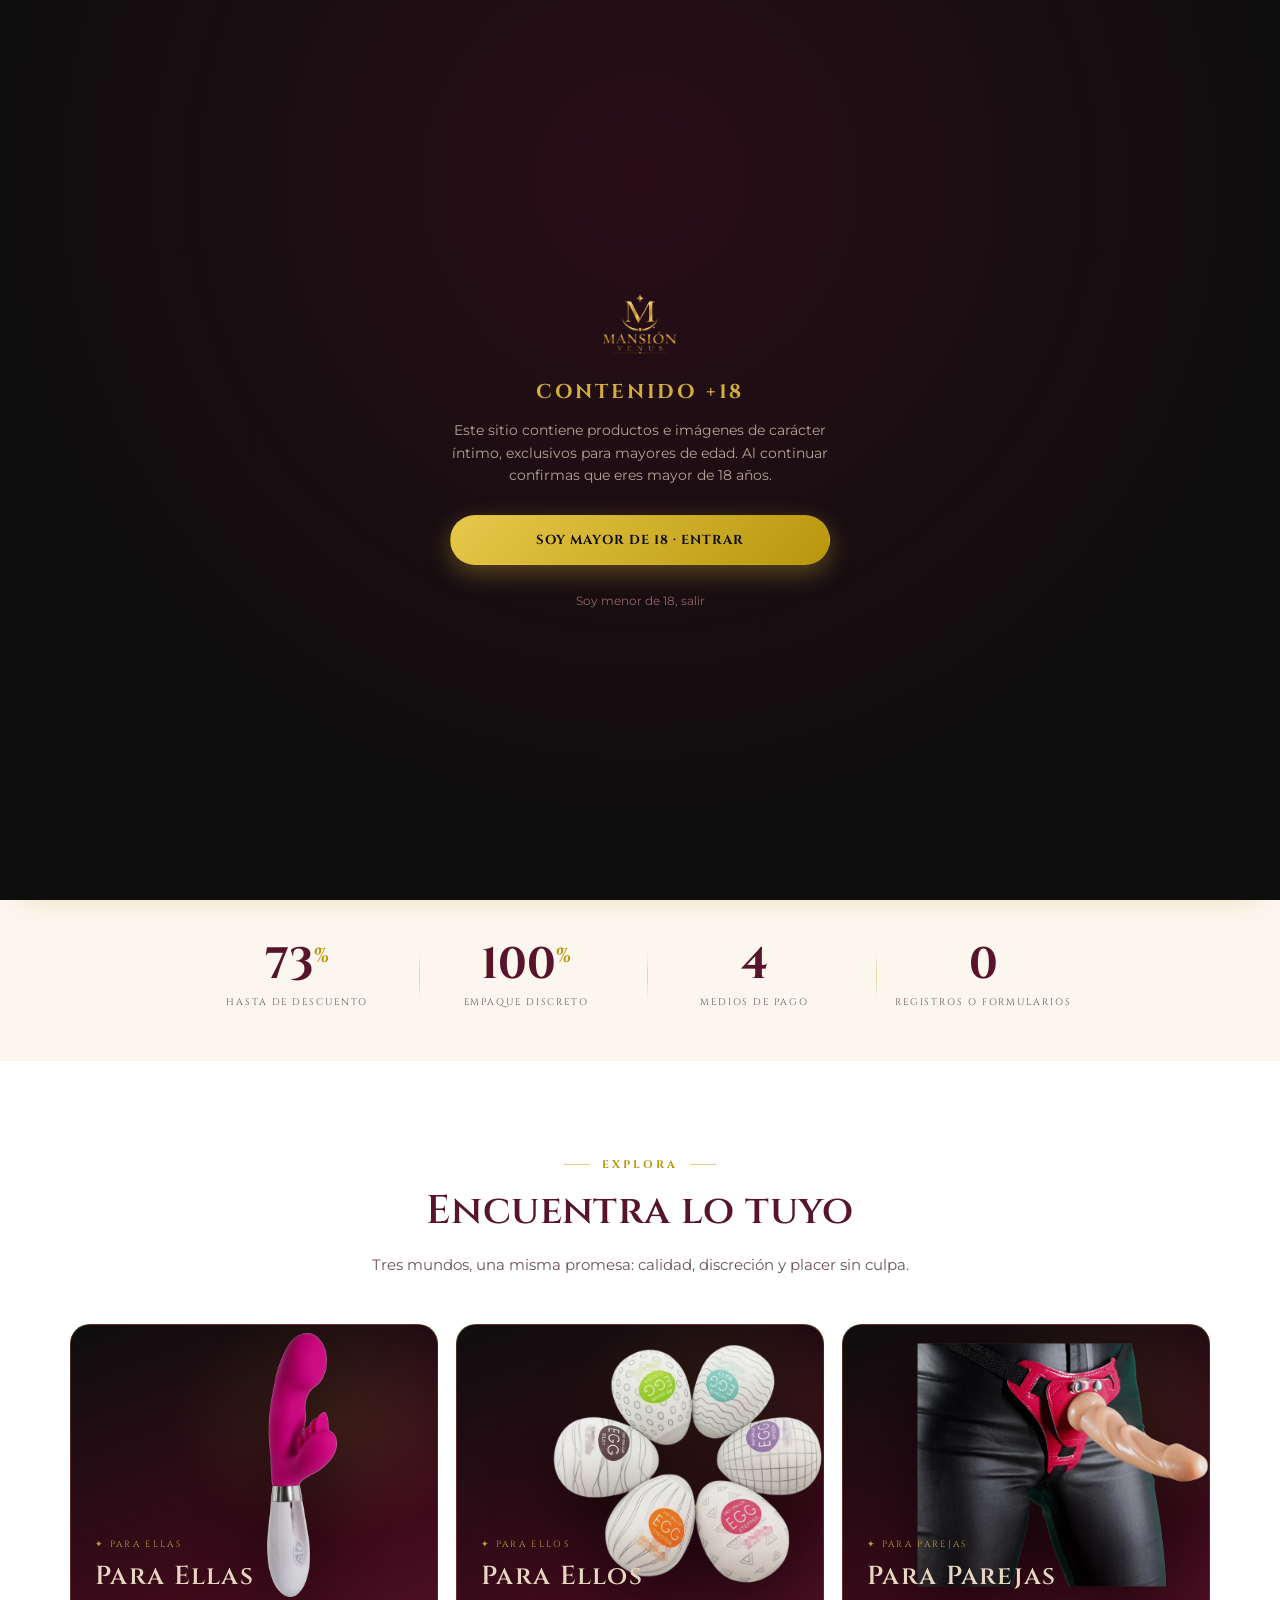
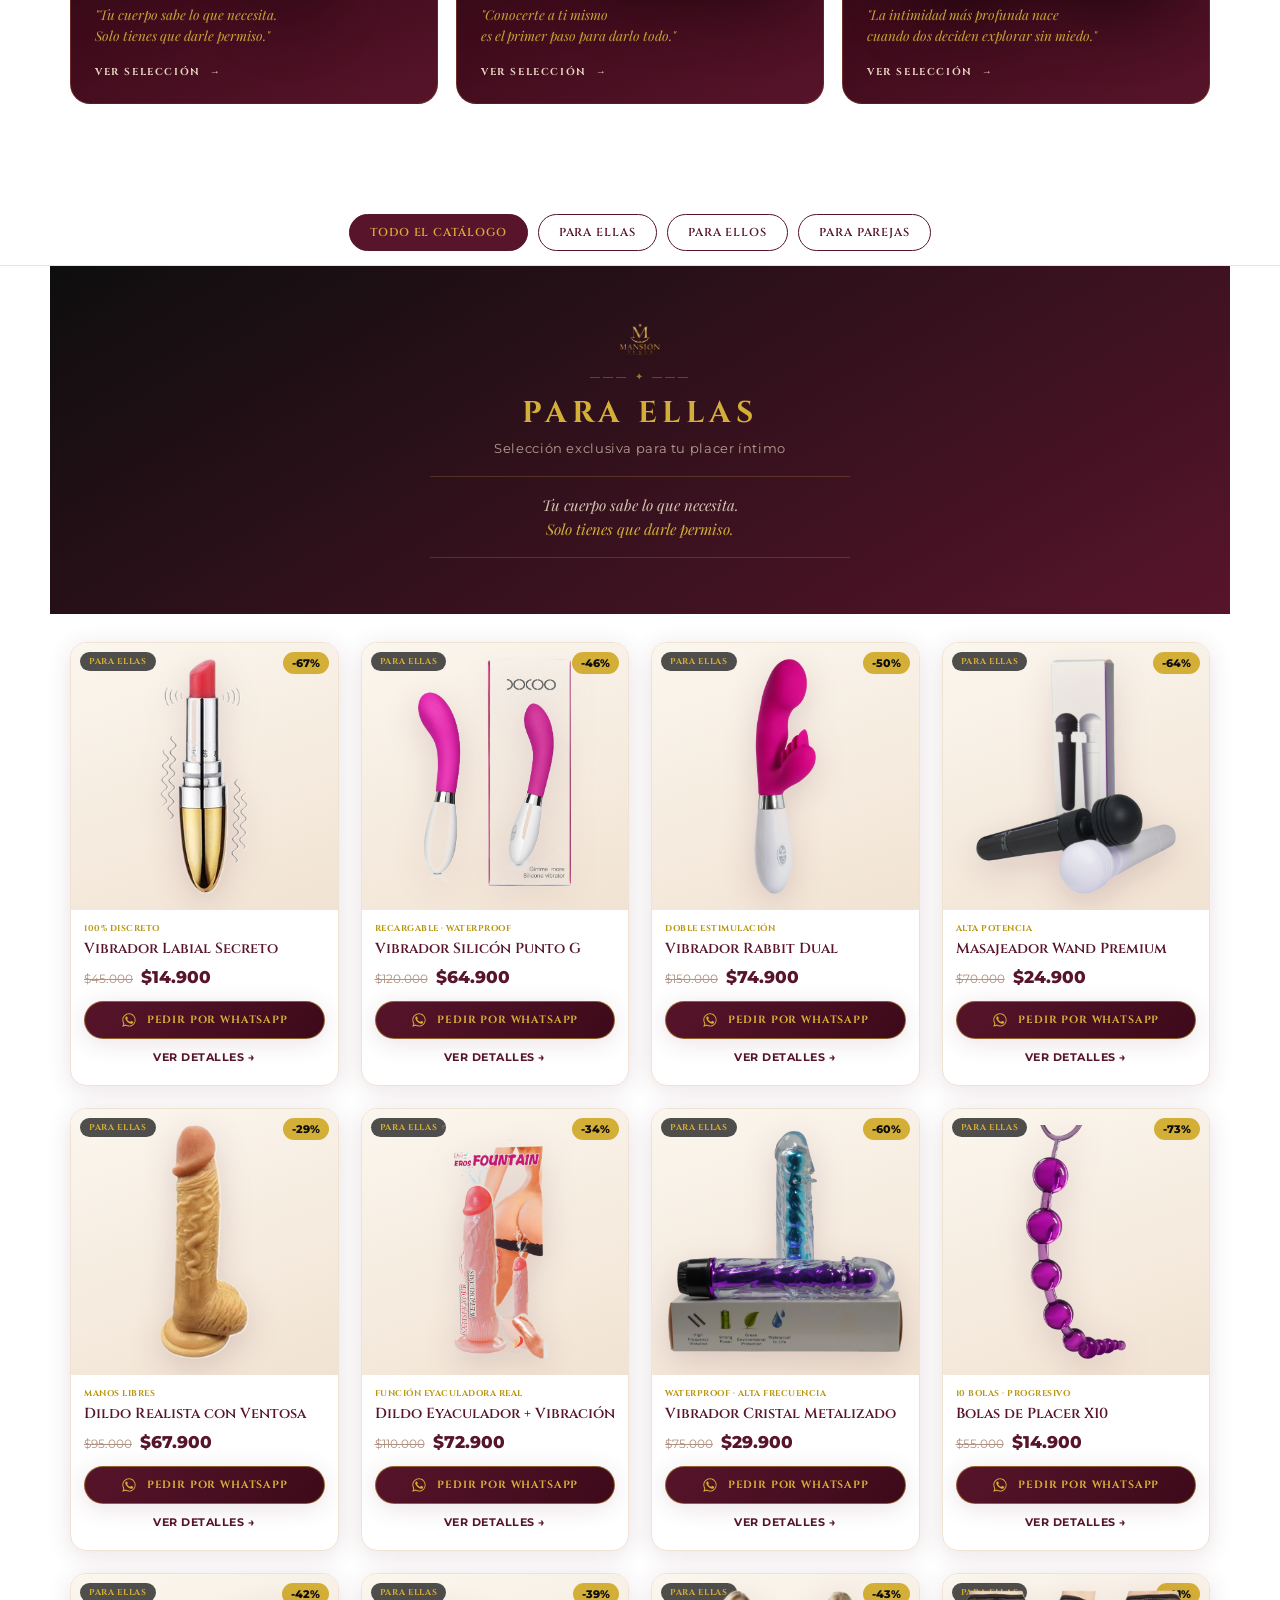
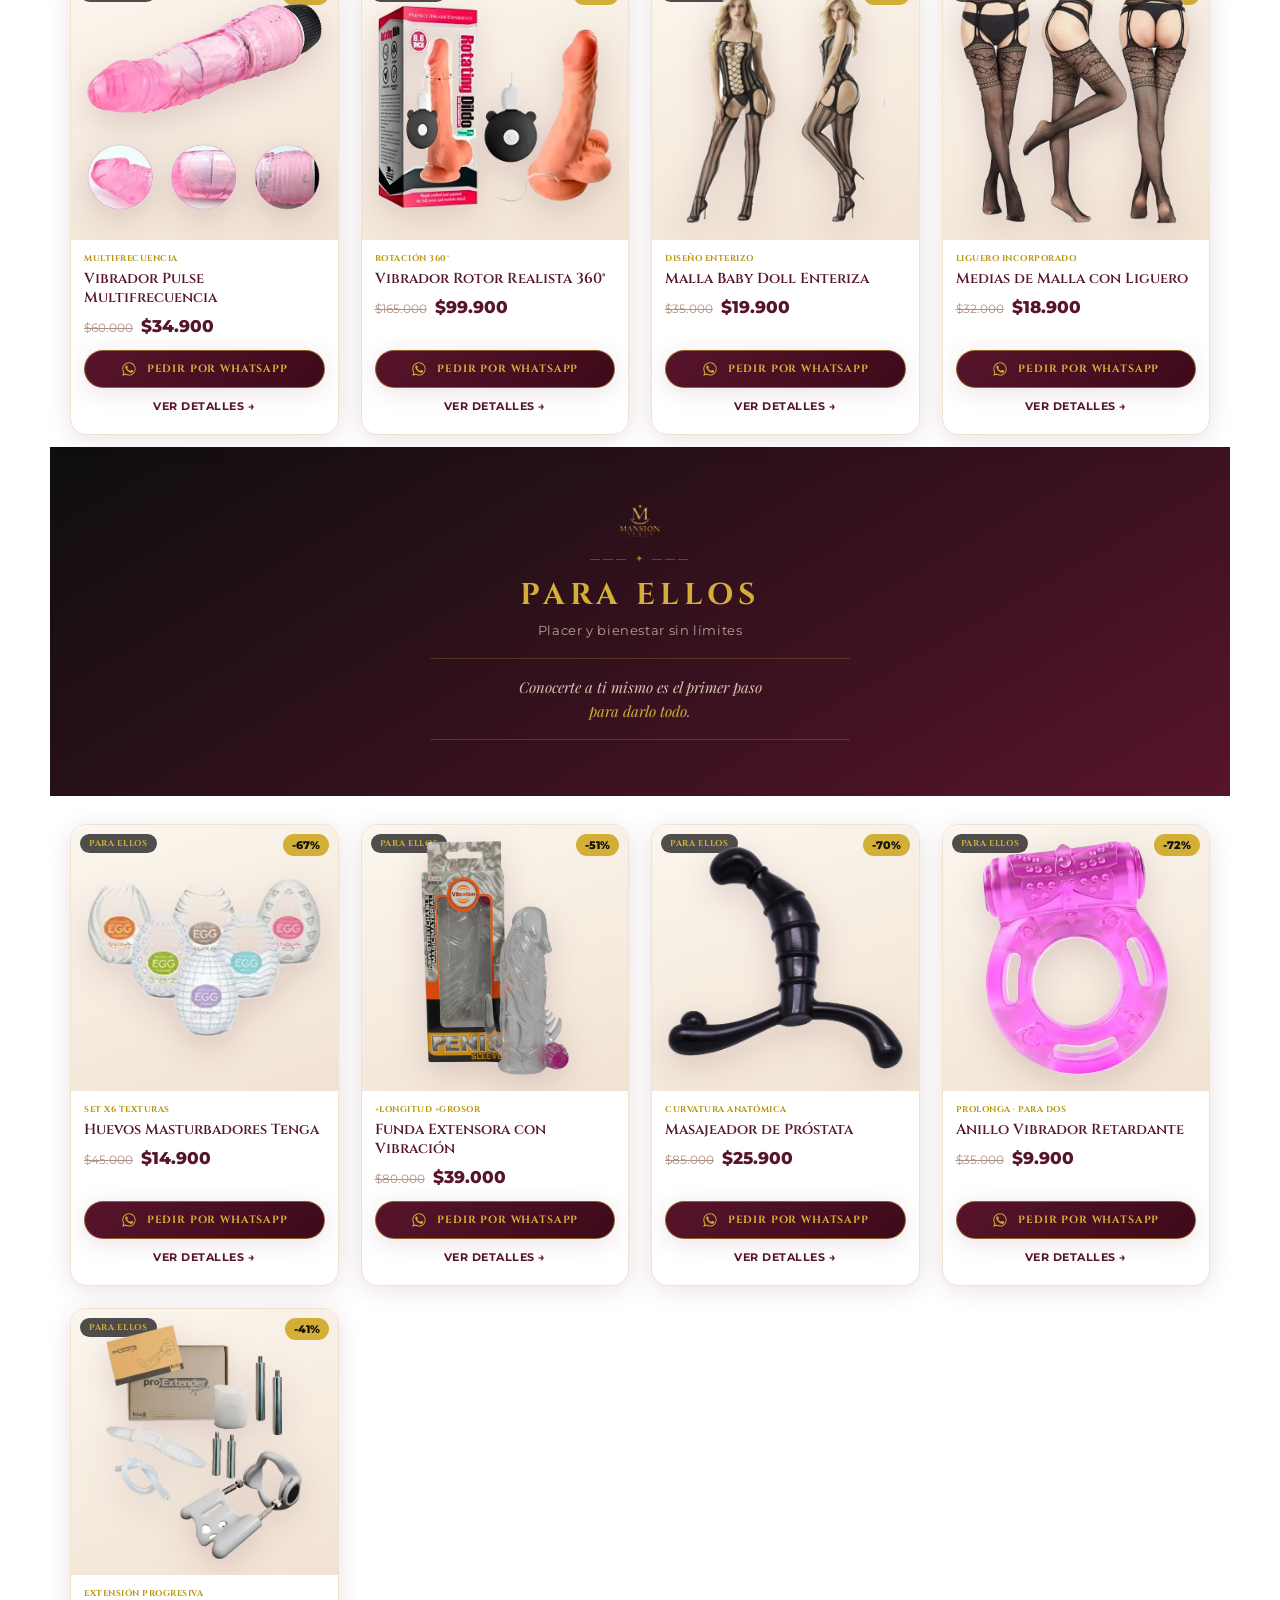
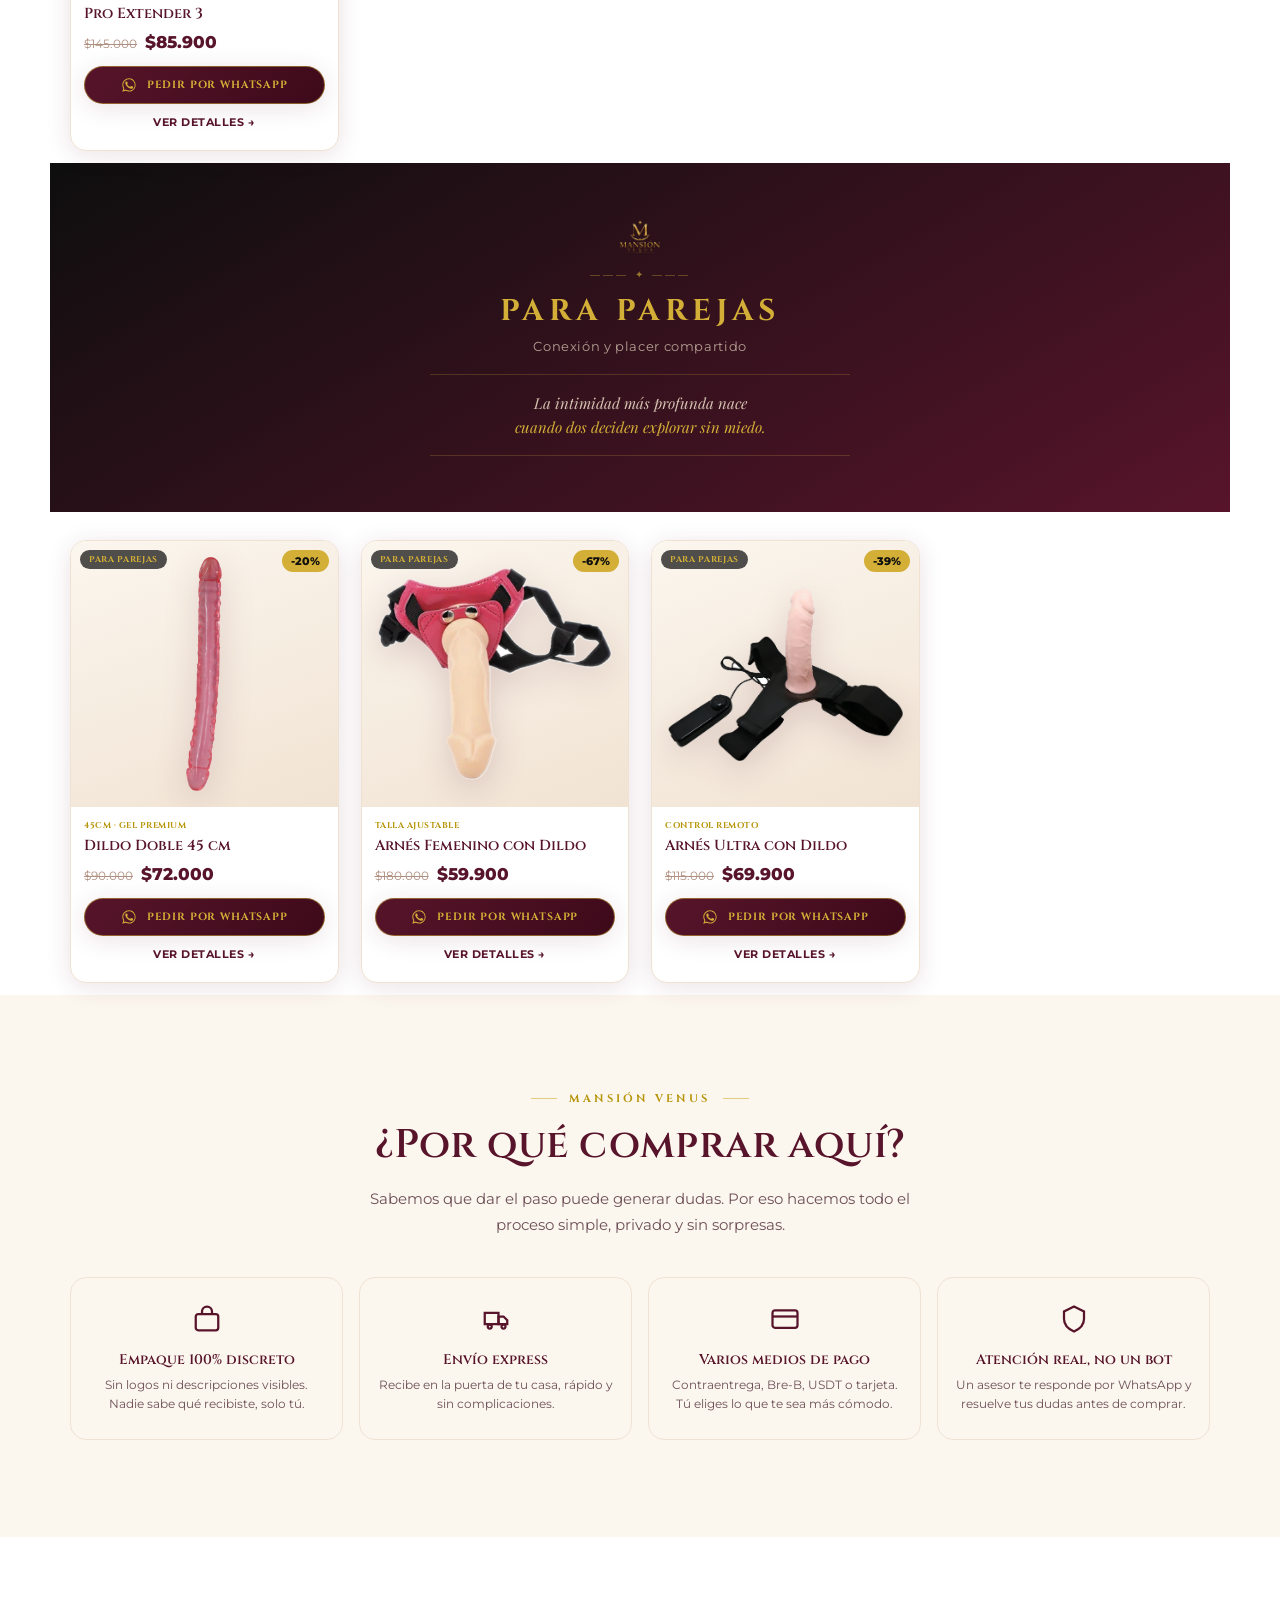
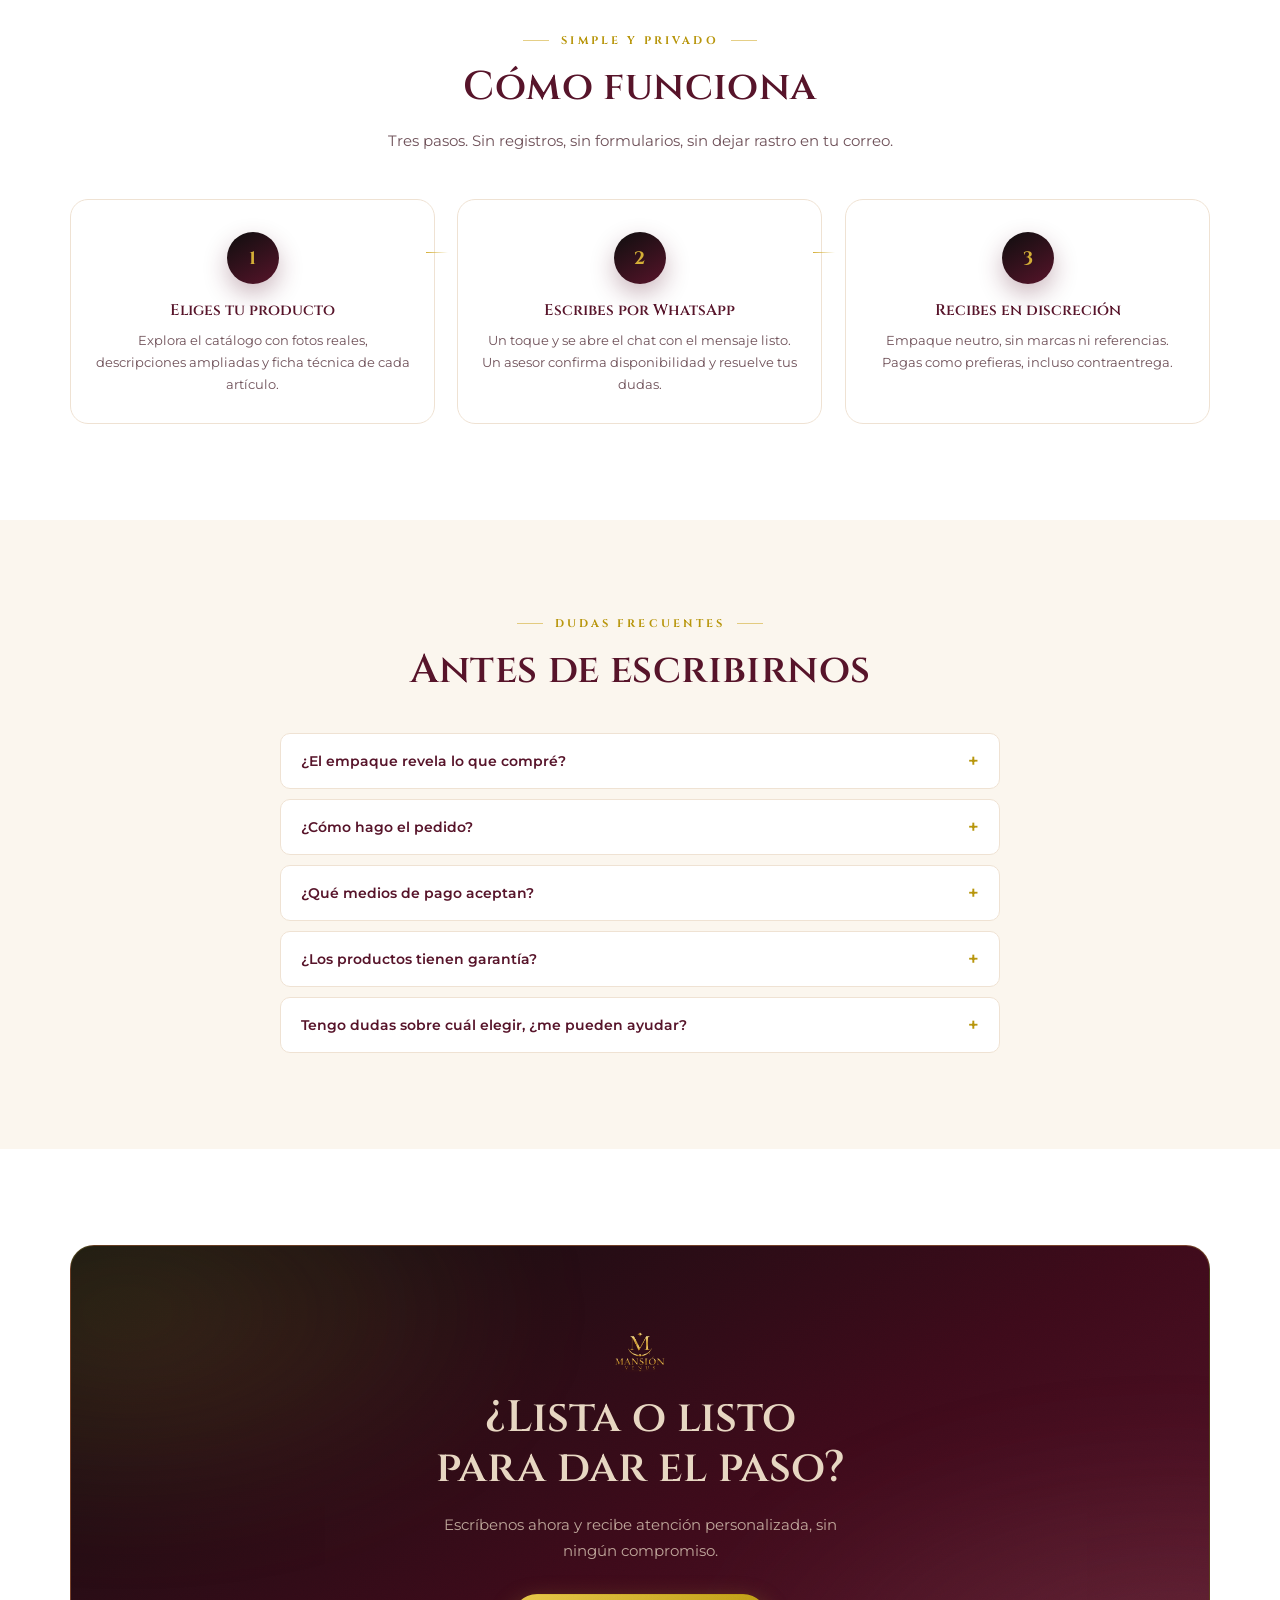
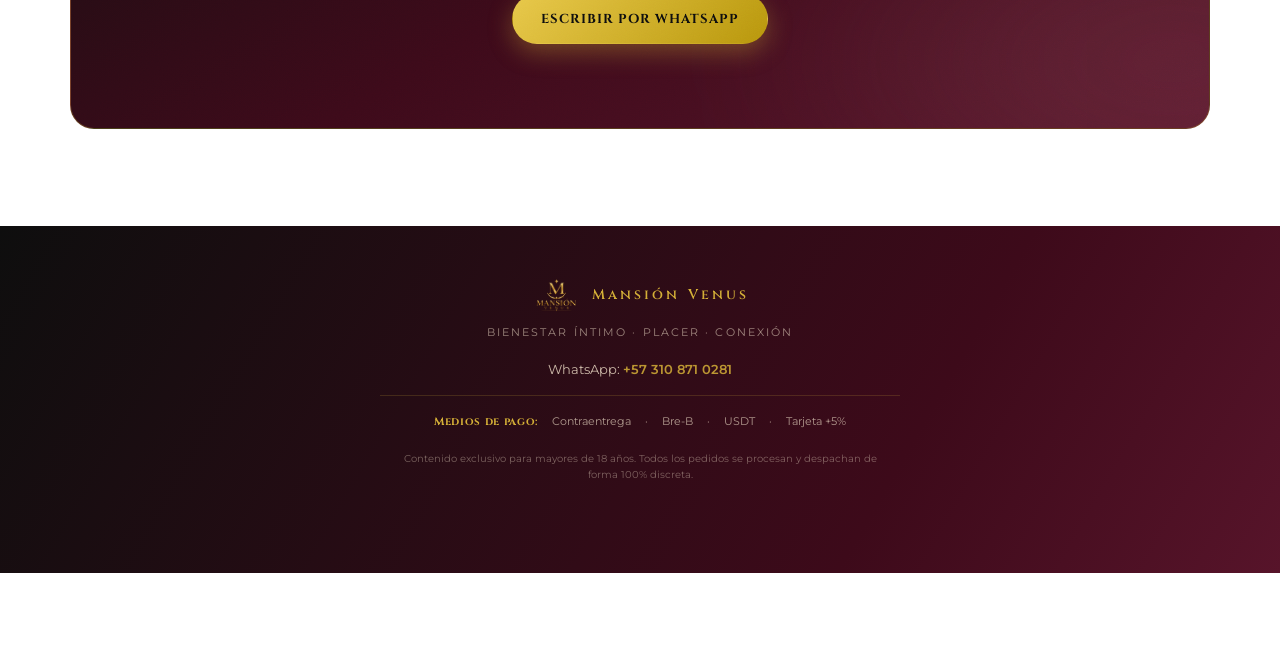
==== index.html @ 19474709 "Add files via upload" ====
<!DOCTYPE html>
<html lang="es">
<head>
<meta charset="UTF-8">
<meta name="viewport" content="width=device-width, initial-scale=1, viewport-fit=cover">
<title>Mansión Venus · Placer, bienestar y conexión íntima</title>
<meta name="description" content="Catálogo Mansión Venus: juguetes íntimos y lencería para Ellas, Ellos y Parejas. Fotos reales, detalles ampliados, empaque 100% discreto y asesoría por WhatsApp.">
<meta name="theme-color" content="#0E0E0E">
<link rel="icon" href="assets/img/logo.png">
<link rel="stylesheet" href="assets/css/style.css?v=20260828c">
<link rel="stylesheet" href="assets/css/home.css?v=20260828c">
</head>
<body class="home">

<!-- ==================== AGE GATE ==================== -->
<div id="age-gate">
  <div class="gate-card">
    <img class="gate-logo" src="assets/img/logo.png" alt="Mansión Venus">
    <h2>Contenido +18</h2>
    <p>Este sitio contiene productos e imágenes de carácter íntimo, exclusivos para mayores de edad. Al continuar confirmas que eres mayor de 18 años.</p>
    <div class="gate-actions">
      <button class="btn btn-gold btn-block btn-sheen" id="gate-enter">Soy mayor de 18 · Entrar</button>
      <a class="gate-exit" id="gate-exit" role="button">Soy menor de 18, salir</a>
    </div>
  </div>
</div>

<!-- ==================== HEADER ==================== -->
<header class="site at-top" id="site-header">
  <nav class="site-nav">
    <a href="index.html" class="brand">
      <img src="assets/img/logo.png" alt="Mansión Venus">
      <span>Mansión Venus</span>
    </a>
    <div class="nav-links">
      <a href="#categorias">Categorías</a>
      <a href="#catalogo">Catálogo</a>
      <a href="#como-funciona">Cómo funciona</a>
      <a href="#faq">Preguntas</a>
    </div>
    <div class="nav-cta">
      <a class="btn btn-gold btn-sheen" id="header-wa" href="#" target="_blank" rel="noopener">WhatsApp</a>
    </div>
  </nav>
</header>

<!-- ==================== HERO ==================== -->
<section class="hero-v2 grain">
  <div class="aurora"></div>
  <div class="vignette"></div>
  <!-- degradado dorado compartido por todos los monogramas flotantes -->
  <svg width="0" height="0" aria-hidden="true" focusable="false" style="position:absolute">
    <defs>
      <linearGradient id="mv-gold" x1="0" y1="0" x2="0" y2="1">
        <stop offset="0%" stop-color="#F2DA7A"/>
        <stop offset="48%" stop-color="#D4AF37"/>
        <stop offset="100%" stop-color="#A8850A"/>
      </linearGradient>
    </defs>
  </svg>
  <div class="sparks" id="sparks"></div>

  <div class="hero-grid">
    <div class="hero-copy">
      <span class="hero-eyebrow"><span class="dot"></span> Bienvenido a Mansión Venus</span>

      <h1 class="hero-title">
        <span class="line"><span>Tu placer,</span></span>
        <span class="line"><span><em class="gold-text">tus reglas.</em></span></span>
      </h1>

      <div class="hero-rule"></div>

      <p class="hero-lead">
        El catálogo completo, con fotos reales y todos los detalles ampliados.
        Lo que necesitas para decidir con confianza — y en total discreción.
      </p>

      <div class="hero-cta">
        <a class="btn btn-gold btn-sheen" href="#catalogo">Ver catálogo completo</a>
        <a class="btn btn-glass" id="hero-wa" href="#" target="_blank" rel="noopener">Hablar con un asesor</a>
      </div>

      <div class="hero-mini">
        <span><svg viewBox="0 0 24 24" fill="none" stroke="currentColor" stroke-width="2"><rect x="3" y="8" width="18" height="13" rx="2"/><path d="M8 8V6a4 4 0 018 0v2"/></svg> Empaque 100% discreto</span>
        <span><svg viewBox="0 0 24 24" fill="none" stroke="currentColor" stroke-width="2"><path d="M12 2l8 4v6c0 5-3.5 8-8 10-4.5-2-8-5-8-10V6l8-4z"/></svg> Pago seguro</span>
        <span><svg viewBox="0 0 24 24" fill="none" stroke="currentColor" stroke-width="2"><path d="M3 7h11v9H3z"/><path d="M14 10h4l3 3v3h-7z"/><circle cx="7" cy="18" r="1.6"/><circle cx="18" cy="18" r="1.6"/></svg> Envío express</span>
      </div>
    </div>

    <div class="hero-stage" id="hero-stage">
      <div class="float-card fc-1" data-depth="16">
        <img src="assets/img/web/1.webp" alt="Letrero dorado Mansión Venus" fetchpriority="high" width="1100" height="1064">
      </div>
      <div class="float-card fc-2" data-depth="26">
        <img src="assets/img/web/2.webp" alt="Bolsa de regalo negra con logo dorado Mansión Venus" width="1100" height="1100">
      </div>
      <div class="float-card fc-3" data-depth="34">
        <img src="assets/img/web/3.webp" alt="Catálogo Mansión Venus en pantalla" width="1100" height="1100">
      </div>
      <span class="fc-tag" id="hero-tag">Hasta -73%</span>
    </div>
  </div>

  <a class="scroll-cue" href="#categorias">
    <span>Descubre</span>
    <span class="track"></span>
  </a>
</section>

<!-- ==================== TICKER ==================== -->
<div class="ticker" aria-hidden="true">
  <div class="ticker-track" id="ticker-track"></div>
</div>

<!-- ==================== STATS ==================== -->
<section class="stats">
  <div class="container">
    <div class="stats-grid">
      <div class="stat reveal"><div class="stat-num" data-stat="maxoff" data-count="73">0<sup>%</sup></div><div class="stat-label">Hasta de descuento</div></div>
      <div class="stat reveal" data-d="1"><div class="stat-num" data-count="100">0<sup>%</sup></div><div class="stat-label">Empaque discreto</div></div>
      <div class="stat reveal" data-d="2"><div class="stat-num" data-count="4">0</div><div class="stat-label">Medios de pago</div></div>
      <div class="stat reveal" data-d="3"><div class="stat-num" data-count="0">0</div><div class="stat-label">Registros o formularios</div></div>
    </div>
  </div>
</section>

<!-- ==================== CATEGORÍAS ==================== -->
<section class="section" id="categorias">
  <div class="container">
    <p class="eyebrow reveal">Explora</p>
    <h2 class="section-title reveal" data-d="1">Encuentra lo tuyo</h2>
    <p class="section-sub reveal" data-d="2">Tres mundos, una misma promesa: calidad, discreción y placer sin culpa.</p>

    <div class="cat-cards">
      <a class="cat-card reveal" href="#catalogo" data-cat="ellas">
        <div class="cc-glow"></div>
        <img class="cc-img" src="assets/img/productos/rabbit-dual/1.webp" alt="">
        <div class="cc-body">
          <span class="cc-kicker">✦ Para Ellas</span>
          <h3>Para Ellas</h3>
          <p class="cc-quote">"Tu cuerpo sabe lo que necesita.<br>Solo tienes que darle permiso."</p>
          <span class="cc-go">Ver selección <span class="arrow">→</span></span>
        </div>
      </a>

      <a class="cat-card reveal" data-d="1" href="#catalogo" data-cat="ellos">
        <div class="cc-glow"></div>
        <img class="cc-img" src="assets/img/productos/huevos-tenga/2.webp" alt="">
        <div class="cc-body">
          <span class="cc-kicker">✦ Para Ellos</span>
          <h3>Para Ellos</h3>
          <p class="cc-quote">"Conocerte a ti mismo<br>es el primer paso para darlo todo."</p>
          <span class="cc-go">Ver selección <span class="arrow">→</span></span>
        </div>
      </a>

      <a class="cat-card reveal" data-d="2" href="#catalogo" data-cat="parejas">
        <div class="cc-glow"></div>
        <img class="cc-img" src="assets/img/productos/arnes-femenino/4.webp" alt="">
        <div class="cc-body">
          <span class="cc-kicker">✦ Para Parejas</span>
          <h3>Para Parejas</h3>
          <p class="cc-quote">"La intimidad más profunda nace<br>cuando dos deciden explorar sin miedo."</p>
          <span class="cc-go">Ver selección <span class="arrow">→</span></span>
        </div>
      </a>
    </div>
  </div>
</section>

<!-- ==================== CATÁLOGO ==================== -->
<div class="cat-filters" id="catalogo">
  <div class="container">
    <button class="chip active" data-target="all">Todo el catálogo</button>
    <button class="chip" data-target="ellas">Para Ellas</button>
    <button class="chip" data-target="ellos">Para Ellos</button>
    <button class="chip" data-target="parejas">Para Parejas</button>
  </div>
</div>

<div class="container">
  <div id="catalog-root"></div>
</div>

<!-- ==================== POR QUÉ ==================== -->
<section class="section" style="background:var(--cream-soft)">
  <div class="container">
    <p class="eyebrow reveal">Mansión Venus</p>
    <h2 class="section-title reveal" data-d="1">¿Por qué comprar aquí?</h2>
    <p class="section-sub reveal" data-d="2">Sabemos que dar el paso puede generar dudas. Por eso hacemos todo el proceso simple, privado y sin sorpresas.</p>
    <div class="why-grid">
      <div class="why-item reveal">
        <svg viewBox="0 0 24 24" fill="none" stroke="currentColor" stroke-width="1.8"><rect x="3" y="8" width="18" height="13" rx="2"/><path d="M8 8V6a4 4 0 018 0v2"/></svg>
        <h4>Empaque 100% discreto</h4>
        <p>Sin logos ni descripciones visibles. Nadie sabe qué recibiste, solo tú.</p>
      </div>
      <div class="why-item reveal" data-d="1">
        <svg viewBox="0 0 24 24" fill="none" stroke="currentColor" stroke-width="1.8"><path d="M3 7h11v9H3z"/><path d="M14 10h4l3 3v3h-7z"/><circle cx="7" cy="18" r="1.6"/><circle cx="18" cy="18" r="1.6"/></svg>
        <h4>Envío express</h4>
        <p>Recibe en la puerta de tu casa, rápido y sin complicaciones.</p>
      </div>
      <div class="why-item reveal" data-d="2">
        <svg viewBox="0 0 24 24" fill="none" stroke="currentColor" stroke-width="1.8"><path d="M2 10h20"/><rect x="2" y="5" width="20" height="14" rx="2"/></svg>
        <h4>Varios medios de pago</h4>
        <p>Contraentrega, Bre-B, USDT o tarjeta. Tú eliges lo que te sea más cómodo.</p>
      </div>
      <div class="why-item reveal" data-d="3">
        <svg viewBox="0 0 24 24" fill="none" stroke="currentColor" stroke-width="1.8"><path d="M12 2l8 4v6c0 5-3.5 8-8 10-4.5-2-8-5-8-10V6l8-4z"/></svg>
        <h4>Atención real, no un bot</h4>
        <p>Un asesor te responde por WhatsApp y resuelve tus dudas antes de comprar.</p>
      </div>
    </div>
  </div>
</section>

<!-- ==================== CÓMO FUNCIONA ==================== -->
<section class="section" id="como-funciona">
  <div class="container">
    <p class="eyebrow reveal">Simple y privado</p>
    <h2 class="section-title reveal" data-d="1">Cómo funciona</h2>
    <p class="section-sub reveal" data-d="2">Tres pasos. Sin registros, sin formularios, sin dejar rastro en tu correo.</p>
    <div class="steps">
      <div class="step reveal">
        <div class="num">1</div>
        <h4>Eliges tu producto</h4>
        <p>Explora el catálogo con fotos reales, descripciones ampliadas y ficha técnica de cada artículo.</p>
      </div>
      <div class="step reveal" data-d="1">
        <div class="num">2</div>
        <h4>Escribes por WhatsApp</h4>
        <p>Un toque y se abre el chat con el mensaje listo. Un asesor confirma disponibilidad y resuelve tus dudas.</p>
      </div>
      <div class="step reveal" data-d="2">
        <div class="num">3</div>
        <h4>Recibes en discreción</h4>
        <p>Empaque neutro, sin marcas ni referencias. Pagas como prefieras, incluso contraentrega.</p>
      </div>
    </div>
  </div>
</section>

<!-- ==================== FAQ ==================== -->
<section class="section" id="faq" style="background:var(--cream-soft)">
  <div class="container">
    <p class="eyebrow reveal">Dudas frecuentes</p>
    <h2 class="section-title reveal" data-d="1">Antes de escribirnos</h2>
    <div class="faq-list">
      <div class="faq-item reveal">
        <button class="faq-q"><span>¿El empaque revela lo que compré?</span><span class="plus">+</span></button>
        <div class="faq-a">Nunca. Todo llega en caja o bolsa neutra, sin ningún logo, nombre de producto ni imagen relacionada con la tienda. Solo tú sabes qué hay adentro.</div>
      </div>
      <div class="faq-item reveal">
        <button class="faq-q"><span>¿Cómo hago el pedido?</span><span class="plus">+</span></button>
        <div class="faq-a">Eliges el producto, tocas "Pedir por WhatsApp" y se abre un chat con el mensaje ya listo. Un asesor confirma disponibilidad, medio de pago y tiempo de entrega.</div>
      </div>
      <div class="faq-item reveal">
        <button class="faq-q"><span>¿Qué medios de pago aceptan?</span><span class="plus">+</span></button>
        <div class="faq-a">Contraentrega, Bre-B, USDT y tarjeta (con recargo del 5%). Coordinas el método directamente con el asesor por WhatsApp.</div>
      </div>
      <div class="faq-item reveal">
        <button class="faq-q"><span>¿Los productos tienen garantía?</span><span class="plus">+</span></button>
        <div class="faq-a">Sí. Si tu producto llega con algún defecto de fábrica, lo cambiamos sin costo adicional. Escríbenos por WhatsApp dentro de los primeros días tras recibirlo.</div>
      </div>
      <div class="faq-item reveal">
        <button class="faq-q"><span>Tengo dudas sobre cuál elegir, ¿me pueden ayudar?</span><span class="plus">+</span></button>
        <div class="faq-a">Por supuesto. Cuéntanos qué buscas por WhatsApp y un asesor te recomienda la mejor opción según tu experiencia y presupuesto — sin compromiso.</div>
      </div>
    </div>
  </div>
</section>

<!-- ==================== CTA FINAL ==================== -->
<section class="section">
  <div class="container">
    <div class="cta-final grain reveal">
      <div class="aurora"></div>
      <img class="mark" src="assets/img/logo.png" alt="">
      <h2>¿Lista o listo<br>para dar el paso?</h2>
      <p>Escríbenos ahora y recibe atención personalizada, sin ningún compromiso.</p>
      <a class="btn btn-gold btn-sheen" id="cta-final-wa" href="#" target="_blank" rel="noopener">Escribir por WhatsApp</a>
    </div>
  </div>
</section>

<!-- ==================== FOOTER ==================== -->
<footer class="site">
  <div class="container">
    <div class="brand"><img src="assets/img/logo.png" alt=""><span>Mansión Venus</span></div>
    <p class="foot-tag">Bienestar íntimo &middot; Placer &middot; Conexión</p>
    <p class="foot-wa">WhatsApp: <a id="foot-wa" href="#" target="_blank" rel="noopener">+57 310 871 0281</a></p>
    <div class="payment-row">
      <span class="lbl">Medios de pago:</span>
      <span>Contraentrega</span><span>&middot;</span><span>Bre-B</span><span>&middot;</span><span>USDT</span><span>&middot;</span><span>Tarjeta +5%</span>
    </div>
    <p class="foot-legal">Contenido exclusivo para mayores de 18 años. Todos los pedidos se procesan y despachan de forma 100% discreta.</p>
  </div>
</footer>

<!-- ==================== STICKY WHATSAPP ==================== -->
<div class="sticky-wa">
  <a class="btn btn-gold btn-sheen" id="sticky-home-wa" href="#" target="_blank" rel="noopener">
    <svg viewBox="0 0 24 24" fill="currentColor" width="16" height="16"><path d="M17.5 14.4c-.3-.1-1.7-.9-2-1-.3-.1-.5-.1-.6.1-.2.3-.7 1-.9 1.2-.2.2-.3.2-.6.1-.3-.1-1.3-.5-2.4-1.5-.9-.8-1.5-1.8-1.7-2.1-.2-.3 0-.5.1-.6.1-.1.3-.3.4-.5.1-.1.2-.3.3-.5.1-.2 0-.4 0-.5C10 9 9.5 7.6 9.3 7c-.2-.5-.4-.4-.6-.4h-.5c-.2 0-.5.1-.7.3-.3.3-1 1-1 2.4s1 2.8 1.2 3c.1.2 2.1 3.2 5 4.4 3 1.2 3 .8 3.5.8.5 0 1.7-.7 1.9-1.4.2-.7.2-1.3.2-1.4-.1-.2-.3-.2-.6-.3z"/><path d="M12 2C6.5 2 2 6.5 2 12c0 1.9.5 3.6 1.4 5.1L2 22l5-1.3c1.4.8 3.1 1.2 4.9 1.2 5.5 0 10-4.5 10-10S17.5 2 12 2zm0 18.2c-1.6 0-3.1-.4-4.5-1.2l-.3-.2-3 .8.8-2.9-.2-.3C4 15 3.4 13.5 3.4 12c0-4.7 3.9-8.6 8.6-8.6s8.6 3.9 8.6 8.6-3.9 8.6-8.6 8.6z"/></svg>
    Escríbenos por WhatsApp
  </a>
</div>

<script>const IMG_BASE = ""; const PROD_BASE = "productos/";</script>
<script src="assets/js/products-data.js?v=20260828c"></script>
<script src="assets/js/main.js?v=20260828c"></script>
<script src="assets/js/home.js?v=20260828c"></script>
</body>
</html>
---- assets/css/style.css ----
/* ============================================================
   MANSIÓN VENUS — Sistema de diseño
   Paleta e identidad heredadas del brochure PDF de la marca.
   ============================================================ */

@import url('https://fonts.googleapis.com/css2?family=Cinzel:wght@400;500;600;700&family=Playfair+Display:ital,wght@0,600;0,700;1,600;1,700&family=Montserrat:wght@400;500;600;700;800&display=swap');

:root{
  --wine: #57142A;
  --wine-dark: #3D0A1A;
  --wine-light: #7A2140;
  --black: #0E0E0E;
  --cream: #E7D6C1;
  --cream-soft: #FBF6EE;
  --mauve: #C48C8E;
  --gold: #D4AF37;
  --gold-light: #E8C84A;
  --gold-dark: #B8960C;
  --ink: #241016;
  --text-soft: #6E5058;

  --font-display: 'Cinzel', Georgia, serif;
  --font-quote: 'Playfair Display', Georgia, serif;
  --font-body: 'Montserrat', -apple-system, sans-serif;

  --radius: 16px;
  --radius-sm: 10px;
  --shadow-card: 0 4px 24px rgba(87,20,42,.12);
  --shadow-lift: 0 12px 40px rgba(87,20,42,.22);
  --container: 1180px;
}

*,*::before,*::after{ box-sizing: border-box; }
html{ scroll-behavior: smooth; }
body{
  margin:0;
  font-family: var(--font-body);
  color: var(--ink);
  background: #fff;
  -webkit-font-smoothing: antialiased;
  overflow-x: hidden;
}
img{ max-width:100%; display:block; }
a{ color:inherit; text-decoration:none; }
ul{ list-style:none; margin:0; padding:0; }
h1,h2,h3,h4{ margin:0; font-family: var(--font-display); }
p{ margin:0; }
button{ font-family:inherit; cursor:pointer; }

.container{ max-width: var(--container); margin:0 auto; padding: 0 20px; }
.section{ padding: 64px 0; }
@media(min-width:900px){ .section{ padding: 96px 0; } }

.eyebrow{
  font-family: var(--font-display);
  font-size: 11px; font-weight:700; letter-spacing:.28em; text-transform:uppercase;
  color: var(--gold-dark);
  display:flex; align-items:center; justify-content:center; gap:12px;
}
.eyebrow::before,.eyebrow::after{ content:""; width:26px; height:1px; background: var(--gold); opacity:.6; }
.section-title{
  text-align:center; font-size: clamp(26px,4vw,40px); color: var(--wine);
  margin-top:12px; letter-spacing:.01em; font-weight:600;
}
.section-sub{
  text-align:center; color: var(--text-soft); max-width:560px; margin:14px auto 0;
  font-size:15px; line-height:1.7;
}

/* ---------- BOTONES ---------- */
.btn{
  display:inline-flex; align-items:center; justify-content:center; gap:10px;
  font-family: var(--font-display); font-weight:700; font-size:13px;
  letter-spacing:.08em; text-transform:uppercase;
  padding: 15px 28px; border-radius: 999px; border:1px solid transparent;
  transition: transform .18s ease, box-shadow .18s ease, background .18s ease;
  white-space:nowrap;
}
.btn:active{ transform: scale(.97); }
.btn-gold{
  background: linear-gradient(135deg, var(--gold-light), var(--gold-dark));
  color: var(--black);
  box-shadow: 0 8px 24px rgba(212,175,55,.35);
}
.btn-gold:hover{ box-shadow: 0 10px 30px rgba(212,175,55,.5); transform: translateY(-1px); }
.btn-wine{
  background: linear-gradient(135deg, var(--wine) 0%, var(--wine-dark) 100%);
  color: var(--gold);
  border-color: rgba(212,175,55,.5);
  box-shadow: var(--shadow-card);
}
.btn-wine:hover{ box-shadow: var(--shadow-lift); transform: translateY(-1px); }
.btn-outline{
  background: transparent; color: var(--wine); border-color: var(--wine);
}
.btn-block{ width:100%; }
.btn svg{ width:16px; height:16px; flex-shrink:0; }

/* ---------- AGE GATE ---------- */
#age-gate{
  position:fixed; inset:0; z-index:9999;
  background: radial-gradient(circle at 50% 20%, #2a0d18 0%, var(--black) 70%);
  display:flex; align-items:center; justify-content:center; padding:24px;
}
#age-gate[hidden]{ display:none; }
.gate-card{
  text-align:center; max-width:380px; animation: gateIn .6s ease both;
}
@keyframes gateIn{ from{opacity:0; transform:translateY(14px);} to{opacity:1; transform:none;} }
.gate-logo{ width:96px; margin:0 auto 22px; opacity:.95; }
.gate-card h2{
  color: var(--gold); font-size:20px; letter-spacing:.14em; text-transform:uppercase; margin-bottom:14px;
}
.gate-card p{
  color: var(--cream); opacity:.75; font-size:13.5px; line-height:1.7; margin-bottom:28px;
}
.gate-actions{ display:flex; flex-direction:column; gap:12px; }
.gate-exit{ color: var(--mauve); font-size:12px; opacity:.7; margin-top:16px; display:inline-block; }

/* ---------- HEADER ---------- */
header.site{
  position:sticky; top:0; z-index:500;
  background: rgba(14,14,14,.92); backdrop-filter: blur(10px);
  border-bottom:1px solid rgba(212,175,55,.16);
}
.site-nav{
  display:flex; align-items:center; justify-content:space-between;
  padding: 12px 20px; max-width: var(--container); margin:0 auto;
}
.brand{ display:flex; align-items:center; gap:10px; }
.brand img{ height:34px; width:auto; }
.brand span{
  font-family: var(--font-display); color: var(--gold); font-size:14px;
  letter-spacing:.22em; font-weight:600;
}
.nav-links{ display:none; gap:28px; }
.nav-links a{
  font-family: var(--font-display); font-size:11.5px; letter-spacing:.14em;
  text-transform:uppercase; color: var(--cream); opacity:.8; transition:opacity .15s;
}
.nav-links a:hover{ opacity:1; color: var(--gold); }
@media(min-width:800px){ .nav-links{ display:flex; } }
.nav-cta{ display:flex; align-items:center; }
.nav-cta .btn{ padding:10px 18px; font-size:11px; }

/* ---------- HERO ---------- */
.hero{
  position:relative; background: linear-gradient(160deg, var(--black) 0%, var(--wine-dark) 65%, var(--wine) 100%);
  padding: 70px 0 60px; overflow:hidden; text-align:center;
}
.hero::before{
  content:""; position:absolute; inset:0; opacity:.5; pointer-events:none;
  background: radial-gradient(circle at 20% 10%, rgba(212,175,55,.16), transparent 45%),
              radial-gradient(circle at 85% 80%, rgba(212,175,55,.12), transparent 40%);
}
.hero-inner{ position:relative; max-width:640px; margin:0 auto; padding:0 20px; }
.hero .div-line{ color: var(--gold); font-size:11px; letter-spacing:.3em; opacity:.7; margin-bottom:18px; }
.hero h1{
  color: var(--cream); font-size: clamp(30px,6vw,50px); line-height:1.18; font-weight:600;
  letter-spacing:.01em;
}
.hero h1 em{
  font-style:italic; font-family: var(--font-quote); color: var(--gold);
  display:block; font-size:.72em; margin-top:6px; font-weight:600;
}
.hero p.lead{
  color: var(--cream); opacity:.78; font-size:15.5px; line-height:1.75; margin:22px auto 0; max-width:460px;
}
.hero-actions{ display:flex; flex-wrap:wrap; gap:14px; justify-content:center; margin-top:34px; }
.hero-trust{
  margin-top:44px; display:flex; flex-wrap:wrap; gap:8px 20px; justify-content:center;
}
.hero-trust span{
  font-family: var(--font-display); font-size:10px; letter-spacing:.1em; text-transform:uppercase;
  color: var(--mauve); opacity:.9;
}

/* ---------- TRUST BAR ---------- */
.trustbar{
  background: var(--cream-soft); border-top:1px solid rgba(212,175,55,.3); border-bottom:1px solid rgba(212,175,55,.3);
  padding: 20px 0;
}
.trustbar .container{
  display:flex; flex-wrap:wrap; gap:16px 34px; justify-content:center; align-items:center;
}
.trust-pill{ display:flex; align-items:center; gap:9px; }
.trust-pill svg{ width:20px; height:20px; color: var(--wine); flex-shrink:0; }
.trust-pill span{
  font-family: var(--font-display); font-size:11px; font-weight:700; letter-spacing:.06em;
  text-transform:uppercase; color: var(--wine);
}

/* ---------- CATEGORY NAV / FILTROS ---------- */
.cat-filters{
  position:sticky; top:59px; z-index:400; background:#fff;
  border-bottom:1px solid #EFE2D3; padding:14px 0;
}
.cat-filters .container{ display:flex; gap:10px; overflow-x:auto; justify-content:center; scrollbar-width:none; }
.cat-filters .container::-webkit-scrollbar{ display:none; }
.chip{
  font-family: var(--font-display); font-size:11.5px; letter-spacing:.08em; text-transform:uppercase;
  padding:10px 20px; border-radius:999px; border:1.5px solid var(--wine); color: var(--wine);
  background:#fff; white-space:nowrap; transition: all .18s ease; flex-shrink:0; font-weight:600;
}
.chip.active, .chip:hover{ background: var(--wine); color: var(--gold); }

/* ---------- CATEGORY DIVIDER (dentro del feed) ---------- */
.cat-divider{
  background: linear-gradient(150deg, var(--black) 0%, var(--wine) 100%);
  text-align:center; padding: 56px 24px; margin: 0 -20px;
}
.cat-divider .div-logo{ width:52px; margin:0 auto 14px; opacity:.9; }
.cat-divider .div-line{ color: var(--gold); font-size:10px; letter-spacing:.3em; opacity:.65; margin-bottom:10px; }
.cat-divider h2{
  color: var(--gold); font-size: clamp(22px,4vw,30px); letter-spacing:.16em; font-weight:700;
}
.cat-divider .div-sub{ color: var(--cream); opacity:.72; font-size:12.5px; letter-spacing:.05em; margin-top:8px; }
.cat-divider .div-msg{
  max-width:420px; margin:20px auto 0; padding:16px 0; border-top:1px solid rgba(212,175,55,.22);
  border-bottom:1px solid rgba(212,175,55,.22);
}
.cat-divider .msg1{ color: var(--cream); font-family: var(--font-quote); font-style:italic; font-size:15px; opacity:.9; line-height:1.6; }
.cat-divider .msg2{ color: var(--gold); font-family: var(--font-quote); font-style:italic; font-size:15px; line-height:1.6; }

/* ---------- GRID DE PRODUCTOS ---------- */
.product-grid{
  display:grid; grid-template-columns: repeat(2,1fr); gap:14px; padding: 28px 0 12px;
}
@media(min-width:640px){ .product-grid{ grid-template-columns: repeat(3,1fr); gap:22px; } }
@media(min-width:980px){ .product-grid{ grid-template-columns: repeat(4,1fr); } }

.card{
  background:#fff; border:1px solid #EFE2D3; border-radius: var(--radius);
  overflow:hidden; box-shadow: var(--shadow-card); transition: transform .22s ease, box-shadow .22s ease;
  display:flex; flex-direction:column;
}
.card:hover{ transform: translateY(-4px); box-shadow: var(--shadow-lift); }
.card-media{
  position:relative; aspect-ratio: 1/1; background: linear-gradient(160deg,#FBF6EE,#F1E3D3);
  overflow:hidden;
}
.card-media img{ width:100%; height:100%; object-fit:contain; padding:16px; transition: transform .4s ease; filter: drop-shadow(0 10px 16px rgba(87,20,42,.16)); }
.card:hover .card-media img{ transform: scale(1.06); }
.badge-off{
  position:absolute; top:9px; right:9px; background: var(--gold); color: var(--black);
  font-size:11px; font-weight:800; padding:4px 9px; border-radius:999px;
}
.badge-cat{
  position:absolute; top:9px; left:9px; background: rgba(14,14,14,.72); color: var(--gold);
  font-family: var(--font-display); font-size:8.5px; font-weight:700; letter-spacing:.08em;
  text-transform:uppercase; padding:4px 9px; border-radius:999px;
}
.card-body{ padding:13px 13px 15px; display:flex; flex-direction:column; gap:6px; flex:1; }
.card-feat{
  font-family: var(--font-display); font-size:8.5px; font-weight:700; letter-spacing:.06em;
  text-transform:uppercase; color: var(--gold-dark);
}
.card-body h3{ font-size:14.5px; color: var(--wine); line-height:1.3; font-weight:600; }
.card-prices{ display:flex; align-items:baseline; gap:8px; margin-top:2px; }
.card-prices .orig{ font-size:11.5px; color:#B09080; text-decoration:line-through; }
.card-prices .sale{ font-size:17px; font-weight:800; color: var(--wine); }
.card-cta{ margin-top:auto; padding-top:8px; display:flex; flex-direction:column; gap:6px; }
.card-cta .btn{ padding:10px 12px; font-size:10.5px; }
.link-more{
  text-align:center; font-size:10.5px; font-weight:700; color: var(--wine); letter-spacing:.05em;
  text-transform:uppercase; padding:6px 0;
}

/* ---------- PROMO CARD (final del grid impar) ---------- */
.promo-card{
  display:flex; flex-direction:column; align-items:center; justify-content:center; text-align:center;
  gap:12px; padding:24px 16px; background: linear-gradient(160deg,#FBF6EE,#F1E3D3);
  border:1px dashed var(--gold);
}
.promo-card img{ width:40px; opacity:.85; }
.promo-card h4{ font-size:13.5px; color: var(--wine); }
.promo-card p{ font-size:11.5px; color: var(--text-soft); line-height:1.5; }

/* ---------- BLOQUE "POR QUÉ COMPRAR AQUÍ" ---------- */
.why-grid{
  display:grid; grid-template-columns: repeat(2,1fr); gap:16px; margin-top:40px;
}
@media(min-width:800px){ .why-grid{ grid-template-columns: repeat(4,1fr); } }
.why-item{
  text-align:center; padding:26px 16px; background: var(--cream-soft); border-radius: var(--radius);
  border:1px solid #EFE2D3;
}
.why-item svg{ width:30px; height:30px; color: var(--wine); margin-bottom:12px; }
.why-item h4{ font-size:14px; color: var(--wine); margin-bottom:6px; font-weight:600; }
.why-item p{ font-size:12px; color: var(--text-soft); line-height:1.6; }

/* ---------- FAQ ---------- */
.faq-list{ max-width:720px; margin:36px auto 0; display:flex; flex-direction:column; gap:10px; }
.faq-item{ border:1px solid #EFE2D3; border-radius: var(--radius-sm); overflow:hidden; background:#fff; }
.faq-q{
  width:100%; text-align:left; background:none; border:none; padding:16px 20px;
  display:flex; justify-content:space-between; align-items:center; gap:12px;
  font-weight:600; font-size:14px; color: var(--wine);
}
.faq-q .plus{ font-size:18px; color: var(--gold-dark); transition: transform .2s ease; flex-shrink:0; }
.faq-item.open .faq-q .plus{ transform: rotate(45deg); }
.faq-a{
  max-height:0; overflow:hidden; transition: max-height .25s ease, padding .25s ease;
  padding:0 20px; font-size:13.5px; color: var(--text-soft); line-height:1.7;
}
.faq-item.open .faq-a{ padding:0 20px 18px; }

/* ---------- FOOTER ---------- */
footer.site{
  background: linear-gradient(120deg, var(--black), var(--wine-dark) 70%, var(--wine));
  color: var(--cream); padding: 52px 0 90px; text-align:center;
}
footer.site .brand{ justify-content:center; margin-bottom:14px; }
footer.site .foot-tag{ font-size:10.5px; letter-spacing:.2em; opacity:.6; text-transform:uppercase; margin-bottom:22px; }
footer.site .foot-wa{ font-size:13px; opacity:.85; margin-bottom:18px; }
footer.site .foot-wa a{ color: var(--gold); font-weight:600; }
.payment-row{
  display:flex; flex-wrap:wrap; justify-content:center; gap:6px 14px; padding-top:18px;
  border-top:1px solid rgba(212,175,55,.18); max-width:520px; margin:0 auto;
}
.payment-row span{ font-size:11px; opacity:.7; }
.payment-row .lbl{ font-family: var(--font-display); color: var(--gold); font-weight:700; letter-spacing:.06em; opacity:1; }
.foot-legal{ font-size:10px; opacity:.42; margin-top:22px; max-width:480px; margin-left:auto; margin-right:auto; line-height:1.6; }

/* ---------- STICKY WHATSAPP MOBILE BAR ---------- */
.sticky-wa{
  position:fixed; left:0; right:0; bottom:0; z-index:600;
  background: rgba(14,14,14,.94); backdrop-filter: blur(8px);
  border-top:1px solid rgba(212,175,55,.25); padding:10px 16px;
  padding-bottom: calc(10px + env(safe-area-inset-bottom));
}
.sticky-wa .btn{ width:100%; padding:14px; font-size:12.5px; }
.fab-wa{
  position:fixed; right:18px; bottom:18px; z-index:600; width:58px; height:58px; border-radius:50%;
  background:#25D366; display:flex; align-items:center; justify-content:center; box-shadow:0 6px 20px rgba(0,0,0,.3);
}
.fab-wa svg{ width:28px; height:28px; fill:#fff; }

body{ padding-bottom:74px; } /* espacio para sticky bar */

/* ============================================================
   PÁGINA DE PRODUCTO
   ============================================================ */
.breadcrumb{
  font-size:11.5px; color: var(--text-soft); padding:16px 0 0; display:flex; gap:6px; flex-wrap:wrap;
}
.breadcrumb a{ color: var(--wine); font-weight:600; }
.breadcrumb .sep{ opacity:.4; }

.product-detail{
  display:grid; grid-template-columns: 1fr; gap:36px; padding-top:22px;
}
@media(min-width:900px){ .product-detail{ grid-template-columns: 1fr 1fr; gap:56px; align-items:flex-start; } }

.gallery-main{
  position:relative; aspect-ratio:1/1; border-radius: var(--radius); overflow:hidden;
  background: linear-gradient(160deg,#FBF6EE,#F1E3D3); box-shadow: var(--shadow-card);
}
.gallery-main img{ width:100%; height:100%; object-fit:contain; padding:28px; filter: drop-shadow(0 14px 20px rgba(87,20,42,.18)); }
.gallery-nav{
  position:absolute; top:50%; transform:translateY(-50%); z-index:5;
  width:44px; height:44px; border-radius:50%; border:1px solid rgba(212,175,55,.5);
  background: rgba(14,14,14,.55); backdrop-filter: blur(3px);
  display:flex; align-items:center; justify-content:center;
  color: var(--gold); transition: background .15s ease, transform .15s ease;
}
.gallery-nav:hover{ background: rgba(14,14,14,.8); transform: translateY(-50%) scale(1.07); }
.gallery-nav svg{ width:20px; height:20px; }
.gallery-nav.prev{ left:14px; }
.gallery-nav.next{ right:14px; }
.gallery-count{
  position:absolute; bottom:12px; right:14px; z-index:5; background: rgba(14,14,14,.6);
  color: var(--cream); font-size:11px; letter-spacing:.05em; padding:4px 10px; border-radius:999px;
}
.gallery-main .badge-off{ font-size:13px; padding:6px 12px; top:14px; right:14px; }
.gallery-thumbs{ display:flex; gap:10px; margin-top:12px; overflow-x:auto; padding-bottom:4px; }
.gallery-thumbs img{
  width:66px; height:66px; object-fit:cover; border-radius:10px; border:2px solid transparent;
  opacity:.65; cursor:pointer; transition: all .15s ease; flex-shrink:0;
}
.gallery-thumbs img.active{ border-color: var(--gold-dark); opacity:1; }

.pd-badge{ display:inline-block; font-family: var(--font-display); font-size:10.5px; font-weight:700;
  letter-spacing:.08em; text-transform:uppercase; color:#fff; background: var(--wine);
  padding:6px 14px; border-radius:999px; margin-bottom:14px; }
.pd-cat{ font-family: var(--font-display); font-size:11px; letter-spacing:.14em; text-transform:uppercase; color: var(--gold-dark); font-weight:700; margin-bottom:8px; }
.pd-title{ font-size: clamp(24px,4vw,34px); color: var(--wine); line-height:1.2; font-weight:600; }
.pd-tagline{ font-family: var(--font-quote); font-style:italic; color: var(--wine-light); font-size:16px; margin-top:12px; line-height:1.5; }
.pd-prices{ display:flex; align-items:baseline; gap:14px; margin-top:22px; }
.pd-prices .orig{ font-size:16px; color:#B09080; text-decoration:line-through; }
.pd-prices .sale{ font-size:34px; font-weight:800; color: var(--wine); }
.pd-off{ background: var(--gold); color: var(--black); font-size:12px; font-weight:800; padding:4px 10px; border-radius:8px; }
.pd-ctawrap{ display:flex; flex-direction:column; gap:10px; margin-top:26px; }
.pd-note{ font-size:11.5px; color: var(--text-soft); text-align:center; }

.pd-benefits{ margin-top:30px; display:flex; flex-direction:column; gap:11px; }
.pd-benefits li{ display:flex; gap:10px; font-size:14px; color: var(--ink); line-height:1.55; }
.pd-benefits svg{ width:18px; height:18px; color: var(--gold-dark); flex-shrink:0; margin-top:2px; }

.pd-story{
  margin-top:20px; padding:18px 20px; background: var(--cream-soft); border-left:3px solid var(--gold);
  border-radius: 0 var(--radius-sm) var(--radius-sm) 0; font-size:13.5px; color: var(--text-soft); line-height:1.8;
}

.specs-table{ width:100%; border-collapse:collapse; margin-top:14px; }
.specs-table tr{ border-bottom:1px solid #EFE2D3; }
.specs-table td{ padding:11px 4px; font-size:13px; }
.specs-table td:first-child{ color: var(--text-soft); width:42%; }
.specs-table td:last-child{ color: var(--ink); font-weight:600; text-align:right; }

.related-title{ margin-top:0; }
---- assets/css/home.css ----
/* ============================================================
   MANSIÓN VENUS — Portada (home)
   Capa visual premium: hero cinematográfico, revelados al scroll,
   micro-interacciones. Depende de las variables de style.css
   ============================================================ */

:root{
  --ease: cubic-bezier(.16,1,.3,1);
  --ease-soft: cubic-bezier(.33,1,.68,1);
}

/* ---------- textura de grano (self-contained) ---------- */
.grain::after{
  content:""; position:absolute; inset:0; pointer-events:none; z-index:3;
  opacity:.16; mix-blend-mode:overlay;
  background-image:url("data:image/svg+xml,%3Csvg xmlns='http://www.w3.org/2000/svg' width='160' height='160'%3E%3Cfilter id='n'%3E%3CfeTurbulence type='fractalNoise' baseFrequency='.85' numOctaves='3'/%3E%3C/filter%3E%3Crect width='160' height='160' filter='url(%23n)' opacity='.5'/%3E%3C/svg%3E");
}

/* ---------- texto con degradado dorado ---------- */
.gold-text{
  background:linear-gradient(105deg,#8A6D1F 0%,var(--gold) 22%,#F6E6A8 42%,var(--gold) 58%,#8A6D1F 100%);
  background-size:280% 100%;
  -webkit-background-clip:text; background-clip:text;
  -webkit-text-fill-color:transparent; color:transparent;
  animation:shimmer 7s var(--ease-soft) infinite;
}
@keyframes shimmer{
  0%,100%{ background-position:120% 0; }
  50%{ background-position:-20% 0; }
}

/* ============================================================
   HERO
   ============================================================ */
.hero-v2{
  position:relative; overflow:hidden; isolation:isolate;
  min-height:clamp(600px, 94svh, 940px);
  display:flex; align-items:center;
  background:#0B0509;
  padding:96px 0 72px;
}
/* aurora en movimiento */
.hero-v2 .aurora{
  position:absolute; inset:-25%; z-index:0; filter:blur(70px); opacity:.85;
  background:
    radial-gradient(38% 42% at 22% 28%, rgba(87,20,42,.95), transparent 62%),
    radial-gradient(32% 38% at 78% 22%, rgba(212,175,55,.20), transparent 60%),
    radial-gradient(44% 46% at 68% 78%, rgba(122,33,64,.85), transparent 62%),
    radial-gradient(30% 34% at 12% 82%, rgba(196,140,142,.18), transparent 60%);
  animation:auroraMove 26s ease-in-out infinite alternate;
}
@keyframes auroraMove{
  0%{ transform:translate3d(0,0,0) scale(1); }
  50%{ transform:translate3d(-3%,2%,0) scale(1.09); }
  100%{ transform:translate3d(3%,-2%,0) scale(1.04); }
}
/* viñeta */
.hero-v2 .vignette{
  position:absolute; inset:0; z-index:1; pointer-events:none;
  background:radial-gradient(120% 90% at 50% 40%, transparent 38%, rgba(6,3,5,.72) 100%);
}
/* partículas doradas */
.sparks{ position:absolute; inset:0; z-index:2; pointer-events:none; overflow:hidden; }
/* monogramas flotantes (SVG, nítidos a cualquier tamaño) */
.spark{
  position:absolute; opacity:0;
  animation:floatUp linear infinite;
  filter:drop-shadow(0 0 9px rgba(212,175,55,.45));
  will-change:transform, opacity;
}
.spark svg{ width:100%; height:100%; display:block; }
@keyframes floatUp{
  0%{   transform:translate3d(0,26px,0) scale(.72) rotate(-6deg); opacity:0; }
  14%{  opacity:var(--peak,.26); }
  78%{  opacity:calc(var(--peak,.26) * .62); }
  100%{ transform:translate3d(var(--dx,14px),-118px,0) scale(1) rotate(5deg); opacity:0; }
}

.hero-grid{
  position:relative; z-index:4; width:100%;
  max-width:var(--container); margin:0 auto; padding:0 20px;
  display:grid; grid-template-columns:1fr; gap:44px; align-items:center;
}
@media(min-width:980px){
  .hero-grid{ grid-template-columns:1.06fr .94fr; gap:36px; }
}

/* --- columna de texto --- */
.hero-copy{ text-align:center; }
@media(min-width:980px){ .hero-copy{ text-align:left; } }

.hero-eyebrow{
  display:inline-flex; align-items:center; gap:11px;
  font-family:var(--font-display); font-size:10.5px; font-weight:600;
  letter-spacing:.34em; text-transform:uppercase; color:var(--gold);
  border:1px solid rgba(212,175,55,.32); border-radius:999px;
  padding:9px 18px; background:rgba(212,175,55,.06);
  backdrop-filter:blur(4px);
}
.hero-eyebrow .dot{
  width:5px; height:5px; border-radius:50%; background:var(--gold);
  box-shadow:0 0 0 0 rgba(212,175,55,.65); animation:pulseDot 2.6s ease-out infinite;
}
@keyframes pulseDot{
  0%{ box-shadow:0 0 0 0 rgba(212,175,55,.6); }
  70%{ box-shadow:0 0 0 9px rgba(212,175,55,0); }
  100%{ box-shadow:0 0 0 0 rgba(212,175,55,0); }
}

.hero-title{
  margin-top:24px;
  font-family:var(--font-display); font-weight:600;
  font-size:clamp(40px,8.4vw,84px); line-height:.98; letter-spacing:-.012em;
  color:var(--cream);
}
.hero-title .line{ display:block; overflow:hidden; }
.hero-title .line > span{
  display:block;
  transform:translateY(110%); opacity:0;
  animation:lineUp 1.05s var(--ease) forwards;
}
.hero-title .line:nth-child(1) > span{ animation-delay:.12s; }
.hero-title .line:nth-child(2) > span{ animation-delay:.26s; }
@keyframes lineUp{ to{ transform:translateY(0); opacity:1; } }

.hero-title em{
  font-family:var(--font-quote); font-style:italic; font-weight:700;
}

.hero-rule{
  width:0; height:1px; margin:28px auto 0;
  background:linear-gradient(90deg,transparent,var(--gold),transparent);
  animation:ruleGrow 1.4s var(--ease) .5s forwards;
}
@media(min-width:980px){ .hero-rule{ margin-left:0; background:linear-gradient(90deg,var(--gold),transparent); } }
@keyframes ruleGrow{ to{ width:min(340px,72%); } }

.hero-lead{
  margin-top:24px; color:var(--cream); opacity:0;
  font-size:clamp(14.5px,1.6vw,16.5px); line-height:1.8; max-width:470px;
  animation:fadeUp 1s var(--ease) .62s forwards;
}
@media(min-width:980px){ .hero-lead{ margin-left:0; } }
@media(max-width:979px){ .hero-lead{ margin-left:auto; margin-right:auto; } }
@keyframes fadeUp{ from{ transform:translateY(16px); opacity:0; } to{ transform:translateY(0); opacity:.8; } }

.hero-cta{
  display:flex; flex-wrap:wrap; gap:13px; margin-top:34px;
  justify-content:center; opacity:0;
  animation:fadeUp 1s var(--ease) .74s forwards;
}
@media(min-width:980px){ .hero-cta{ justify-content:flex-start; } }

/* botón con brillo que barre */
.btn-sheen{ position:relative; overflow:hidden; }
.btn-sheen::after{
  content:""; position:absolute; top:0; left:-120%; width:55%; height:100%;
  background:linear-gradient(100deg,transparent,rgba(255,255,255,.42),transparent);
  transform:skewX(-18deg); transition:none;
}
.btn-sheen:hover::after{ animation:sheen .85s var(--ease-soft); }
@keyframes sheen{ to{ left:150%; } }

/* glass button */
.btn-glass{
  background:rgba(231,214,193,.07); color:var(--cream);
  border:1px solid rgba(231,214,193,.28); backdrop-filter:blur(8px);
}
.btn-glass:hover{ background:rgba(231,214,193,.14); border-color:rgba(212,175,55,.55); color:#fff; }

.hero-mini{
  display:flex; flex-wrap:wrap; gap:9px 22px; margin-top:38px;
  justify-content:center; opacity:0;
  animation:fadeUp 1s var(--ease) .88s forwards;
}
@media(min-width:980px){ .hero-mini{ justify-content:flex-start; } }
.hero-mini span{
  display:inline-flex; align-items:center; gap:7px;
  font-family:var(--font-display); font-size:9.5px; letter-spacing:.16em;
  text-transform:uppercase; color:var(--mauve);
}
.hero-mini svg{ width:13px; height:13px; color:var(--gold); }

/* --- columna de producto flotante --- */
.hero-stage{
  position:relative; height:clamp(320px,56vw,520px);
  perspective:1100px; opacity:0;
  animation:fadeUp 1.1s var(--ease) .4s forwards;
}
.float-card{
  position:absolute; border-radius:18px; overflow:hidden;
  border:1px solid rgba(212,175,55,.30);
  background:#120a10;
  box-shadow:
    0 30px 70px rgba(0,0,0,.62),
    0 6px 18px rgba(0,0,0,.4),
    inset 0 0 0 1px rgba(255,255,255,.05);
  transition:transform .65s var(--ease-soft), border-color .35s ease, box-shadow .35s ease;
  will-change:transform;
}
.float-card img{
  width:100%; height:100%; object-fit:cover; display:block;
  transform-origin:center;
  filter:brightness(1.10) saturate(1.06) contrast(1.03);
}
/* funde el borde de la foto con el fondo del hero, sin apagarla */
.float-card::after{
  content:""; position:absolute; inset:0; pointer-events:none;
  background:
    radial-gradient(130% 110% at 50% 42%, transparent 62%, rgba(10,4,8,.42) 100%),
    linear-gradient(190deg, rgba(212,175,55,.08), transparent 40%);
}
.float-card:hover{
  border-color:rgba(212,175,55,.72);
  box-shadow:0 34px 80px rgba(0,0,0,.68), 0 0 0 1px rgba(212,175,55,.28);
}

/* composición editorial: la grande a la izquierda, dos apiladas
   a la derecha, con solape para dar profundidad */
.fc-1{ width:56%; height:66%; left:0;    top:12%;   z-index:2; }
.fc-2{ width:44%; height:46%; right:1%;  top:0;     z-index:3; }
.fc-3{ width:48%; height:47%; right:5%;  bottom:1%; z-index:3; }
/* la flotación va en la imagen interna para no chocar con el
   parallax, que escribe transform sobre .float-card */
.fc-1 img{ animation:bobFill 7.5s ease-in-out infinite; }
.fc-2 img{ animation:bobFill 8.6s ease-in-out .7s infinite reverse; }
.fc-3 img{ animation:bobFill 9.4s ease-in-out 1.3s infinite; }
/* escala base: evita que el desplazamiento descubra el borde del marco */
@keyframes bobFill{
  0%,100%{ transform:translateY(0) scale(1.10); }
  50%{ transform:translateY(-11px) scale(1.10); }
}
@keyframes bob{
  0%,100%{ transform:translateY(0) rotate(0deg); }
  50%{ transform:translateY(-15px) rotate(-.8deg); }
}
/* etiqueta de descuento: apoyada en la esquina de la tarjeta grande */
.fc-tag{
  position:absolute; z-index:5; bottom:17%; left:-2%;
  background:linear-gradient(135deg,var(--gold-light),var(--gold-dark));
  color:#150A0F; font-family:var(--font-display); font-weight:700;
  font-size:11px; letter-spacing:.06em; padding:8px 15px; border-radius:999px;
  box-shadow:0 10px 26px rgba(212,175,55,.42);
  animation:bob 6.4s ease-in-out .4s infinite;
}

/* --- ajustes móviles: que el hero entre en pantalla --- */
@media(max-width:640px){
  .hero-v2{ padding:84px 0 40px; min-height:auto; }
  .hero-eyebrow{ font-size:9.5px; letter-spacing:.24em; padding:8px 14px; }
  .hero-title{ margin-top:18px; }
  .hero-rule{ margin-top:20px; }
  .hero-lead{ margin-top:18px; font-size:14px; line-height:1.7; }
  .hero-cta{ margin-top:26px; gap:10px; }
  .hero-cta .btn{ width:100%; }
  .hero-mini{ margin-top:24px; gap:8px 16px; }
  .hero-stage{ height:230px; margin-top:6px; }
  .cat-card{ min-height:300px; }
  .cat-card .cc-img{ width:70%; height:56%; right:-4%; }
  /* en móvil el hero ya cabe completo: el indicador estorbaría
     sobre las tarjetas de producto */
  .scroll-cue{ display:none; }
}

/* indicador de scroll */
.scroll-cue{
  position:absolute; left:50%; bottom:96px; z-index:5; transform:translateX(-50%);
  display:flex; flex-direction:column; align-items:center; gap:8px;
  color:var(--mauve); font-family:var(--font-display);
  font-size:8.5px; letter-spacing:.28em; text-transform:uppercase;
  opacity:0; animation:fadeUp 1s var(--ease) 1.2s forwards;
}
.scroll-cue .track{
  width:1px; height:44px; background:linear-gradient(180deg,var(--gold),transparent);
  position:relative; overflow:hidden;
}
.scroll-cue .track::after{
  content:""; position:absolute; top:-50%; left:0; width:1px; height:50%;
  background:var(--gold); animation:cueDrop 2s ease-in-out infinite;
}
@keyframes cueDrop{ 0%{ top:-50%; } 100%{ top:100%; } }
@media(max-height:680px){ .scroll-cue{ display:none; } }

/* ============================================================
   TICKER (marquesina)
   ============================================================ */
.ticker{
  background:var(--black); border-top:1px solid rgba(212,175,55,.18);
  border-bottom:1px solid rgba(212,175,55,.18); overflow:hidden; padding:14px 0;
}
.ticker-track{ display:flex; width:max-content; animation:slide 34s linear infinite; }
.ticker:hover .ticker-track{ animation-play-state:paused; }
@keyframes slide{ to{ transform:translateX(-50%); } }
.ticker-item{
  display:inline-flex; align-items:center; gap:14px; padding:0 26px;
  font-family:var(--font-display); font-size:11px; font-weight:600;
  letter-spacing:.2em; text-transform:uppercase; color:var(--cream);
  white-space:nowrap; opacity:.82;
}
.ticker-item i{ color:var(--gold); font-style:normal; font-size:9px; }

/* ============================================================
   STATS
   ============================================================ */
.stats{ background:var(--cream-soft); padding:52px 0; }
.stats-grid{
  display:grid; grid-template-columns:repeat(2,1fr); gap:26px 14px;
  max-width:900px; margin:0 auto;
}
@media(min-width:760px){ .stats-grid{ grid-template-columns:repeat(4,1fr); } }
.stat{ text-align:center; position:relative; }
@media(min-width:760px){
  .stat + .stat::before{
    content:""; position:absolute; left:0; top:14%; height:72%; width:1px;
    background:linear-gradient(180deg,transparent,rgba(212,175,55,.5),transparent);
  }
}
.stat-num{
  font-family:var(--font-display); font-weight:700;
  font-size:clamp(30px,5vw,44px); line-height:1; color:var(--wine);
}
.stat-num sup{ font-size:.46em; color:var(--gold-dark); top:-.7em; }
.stat-label{
  margin-top:9px; font-family:var(--font-display); font-size:9.5px;
  letter-spacing:.2em; text-transform:uppercase; color:var(--text-soft);
}

/* ============================================================
   CATEGORÍAS (tarjetas inmersivas)
   ============================================================ */
.cat-cards{
  display:grid; grid-template-columns:1fr; gap:18px; margin-top:46px;
}
@media(min-width:760px){ .cat-cards{ grid-template-columns:repeat(3,1fr); } }
.cat-card{
  position:relative; border-radius:20px; overflow:hidden; isolation:isolate;
  min-height:380px; display:flex; flex-direction:column; justify-content:flex-end;
  padding:26px 24px 24px; color:var(--cream);
  background:linear-gradient(160deg,var(--black),var(--wine-dark) 60%,var(--wine));
  border:1px solid rgba(212,175,55,.2);
  transition:transform .45s var(--ease), box-shadow .45s var(--ease), border-color .3s;
}
.cat-card:hover{
  transform:translateY(-7px);
  box-shadow:0 26px 56px rgba(87,20,42,.42);
  border-color:rgba(212,175,55,.55);
}
.cat-card .cc-img{
  position:absolute; z-index:0; right:-10%; top:2%; width:94%; height:70%;
  object-fit:contain; opacity:.95;
  filter:drop-shadow(0 22px 38px rgba(0,0,0,.6));
  transition:transform .55s var(--ease);
}
.cat-card:hover .cc-img{ transform:translateY(-8px) scale(1.06) rotate(-2deg); }
.cat-card .cc-glow{
  position:absolute; inset:0; z-index:0; opacity:.55;
  background:radial-gradient(60% 45% at 70% 26%, rgba(212,175,55,.25), transparent 70%);
}
.cat-card .cc-body{ position:relative; z-index:2; }
.cat-card .cc-kicker{
  font-family:var(--font-display); font-size:9px; letter-spacing:.26em;
  text-transform:uppercase; color:var(--gold); opacity:.9;
}
.cat-card h3{
  font-size:clamp(21px,3vw,26px); margin-top:8px; letter-spacing:.05em;
  color:var(--cream); font-weight:600;
}
.cat-card .cc-quote{
  font-family:var(--font-quote); font-style:italic; font-size:13.5px;
  line-height:1.6; color:var(--gold); opacity:.92; margin-top:10px;
}
.cat-card .cc-go{
  display:inline-flex; align-items:center; gap:9px; margin-top:18px;
  font-family:var(--font-display); font-size:10px; letter-spacing:.16em;
  text-transform:uppercase; color:var(--cream); font-weight:700;
}
.cat-card .cc-go .arrow{ transition:transform .35s var(--ease); }
.cat-card:hover .cc-go .arrow{ transform:translateX(6px); }

/* ============================================================
   CÓMO FUNCIONA (pasos)
   ============================================================ */
.steps{
  display:grid; grid-template-columns:1fr; gap:12px; margin-top:46px;
  counter-reset:step;
}
@media(min-width:820px){ .steps{ grid-template-columns:repeat(3,1fr); gap:22px; } }
.step{
  position:relative; padding:32px 24px 28px; border-radius:18px;
  background:#fff; border:1px solid #EFE2D3; text-align:center;
  transition:transform .4s var(--ease), box-shadow .4s var(--ease);
}
.step:hover{ transform:translateY(-5px); box-shadow:var(--shadow-lift); }
.step .num{
  width:52px; height:52px; margin:0 auto 16px; border-radius:50%;
  display:flex; align-items:center; justify-content:center;
  font-family:var(--font-display); font-weight:700; font-size:18px;
  color:var(--gold); background:linear-gradient(150deg,var(--black),var(--wine));
  box-shadow:0 10px 24px rgba(87,20,42,.3);
}
.step h4{ font-size:15.5px; color:var(--wine); margin-bottom:8px; font-weight:600; }
.step p{ font-size:13px; color:var(--text-soft); line-height:1.7; }
@media(min-width:820px){
  .step:not(:last-child)::after{
    content:""; position:absolute; right:-14px; top:52px; width:22px; height:1px;
    background:linear-gradient(90deg,var(--gold),transparent); z-index:2;
  }
}

/* ============================================================
   CTA FINAL
   ============================================================ */
.cta-final{
  position:relative; overflow:hidden; border-radius:24px; isolation:isolate;
  padding:clamp(48px,8vw,84px) 26px; text-align:center;
  background:linear-gradient(150deg,var(--black) 0%,var(--wine-dark) 55%,var(--wine) 100%);
  border:1px solid rgba(212,175,55,.3);
}
.cta-final .aurora{
  position:absolute; inset:-40%; z-index:0; filter:blur(64px); opacity:.6;
  background:
    radial-gradient(34% 40% at 25% 30%, rgba(212,175,55,.28), transparent 62%),
    radial-gradient(38% 42% at 76% 70%, rgba(196,140,142,.28), transparent 62%);
  animation:auroraMove 22s ease-in-out infinite alternate;
}
.cta-final > *{ position:relative; z-index:2; }
.cta-final img.mark{ width:64px; margin:0 auto 20px; opacity:.95; }
.cta-final h2{
  font-size:clamp(26px,5vw,44px); color:var(--cream); line-height:1.15; font-weight:600;
}
.cta-final p{
  color:var(--cream); opacity:.76; font-size:15px; line-height:1.75;
  max-width:440px; margin:18px auto 0;
}
.cta-final .btn{ margin-top:30px; }

/* ============================================================
   REVELADO AL SCROLL
   ============================================================ */
/* El estado oculto SOLO se aplica si el JS marcó el documento.
   Así, si el script falla o no llega a cargar, el contenido se ve
   igual (en vez de quedar invisible en opacity:0). */
.js-reveal .reveal{
  opacity:0; transform:translateY(26px);
  transition:opacity .85s var(--ease), transform .85s var(--ease);
  will-change:opacity, transform;
}
.js-reveal .reveal.in{ opacity:1; transform:none; }
.js-reveal .reveal[data-d="1"]{ transition-delay:.09s; }
.js-reveal .reveal[data-d="2"]{ transition-delay:.18s; }
.js-reveal .reveal[data-d="3"]{ transition-delay:.27s; }
.js-reveal .reveal[data-d="4"]{ transition-delay:.36s; }

/* header: en la portada va fijo ENCIMA del hero, para que al inicio
   se vea transparente sobre la imagen y no sobre el fondo blanco */
body.home header.site{ position:fixed; top:0; left:0; right:0; }
header.site{ transition:background .35s ease, box-shadow .35s ease, border-color .35s ease; }
header.site.at-top{
  background:linear-gradient(180deg, rgba(11,5,9,.86), rgba(11,5,9,.12) 70%, transparent);
  border-bottom-color:transparent; backdrop-filter:none;
}
header.site.scrolled{ box-shadow:0 10px 34px rgba(0,0,0,.35); }

/* subrayado animado en el nav */
.nav-links a{ position:relative; padding-bottom:3px; }
.nav-links a::after{
  content:""; position:absolute; left:0; bottom:0; width:0; height:1px;
  background:var(--gold); transition:width .35s var(--ease);
}
.nav-links a:hover::after{ width:100%; }

/* tarjetas de producto: realce */
.card{ transition:transform .38s var(--ease), box-shadow .38s var(--ease), border-color .3s ease; }
.card:hover{ border-color:rgba(212,175,55,.55); }

/* ---------- ajustes móviles finales ----------
   van al final a propósito: sobrescriben reglas base
   declaradas más arriba (mismo peso, gana el orden) */
@media(max-width:640px){
  .scroll-cue{ display:none; }
  .hero-stage{ height:270px; }
  .fc-1{ width:58%; height:62%; left:0;   top:17%;  }
  .fc-2{ width:46%; height:43%; right:0;  top:0;    }
  .fc-3{ width:50%; height:45%; right:3%; bottom:0; }
  .fc-tag{ bottom:14%; left:-1%; font-size:10px; padding:7px 12px; }
}

/* ---------- accesibilidad: menos movimiento ---------- */
@media (prefers-reduced-motion: reduce){
  *,*::before,*::after{
    animation-duration:.01ms !important; animation-iteration-count:1 !important;
    transition-duration:.01ms !important; scroll-behavior:auto !important;
  }
  .hero-title .line > span{ transform:none; opacity:1; }
  .hero-lead,.hero-cta,.hero-mini,.hero-stage,.scroll-cue{ opacity:1; }
  .hero-rule{ width:min(340px,72%); }
  .reveal{ opacity:1; transform:none; }
}
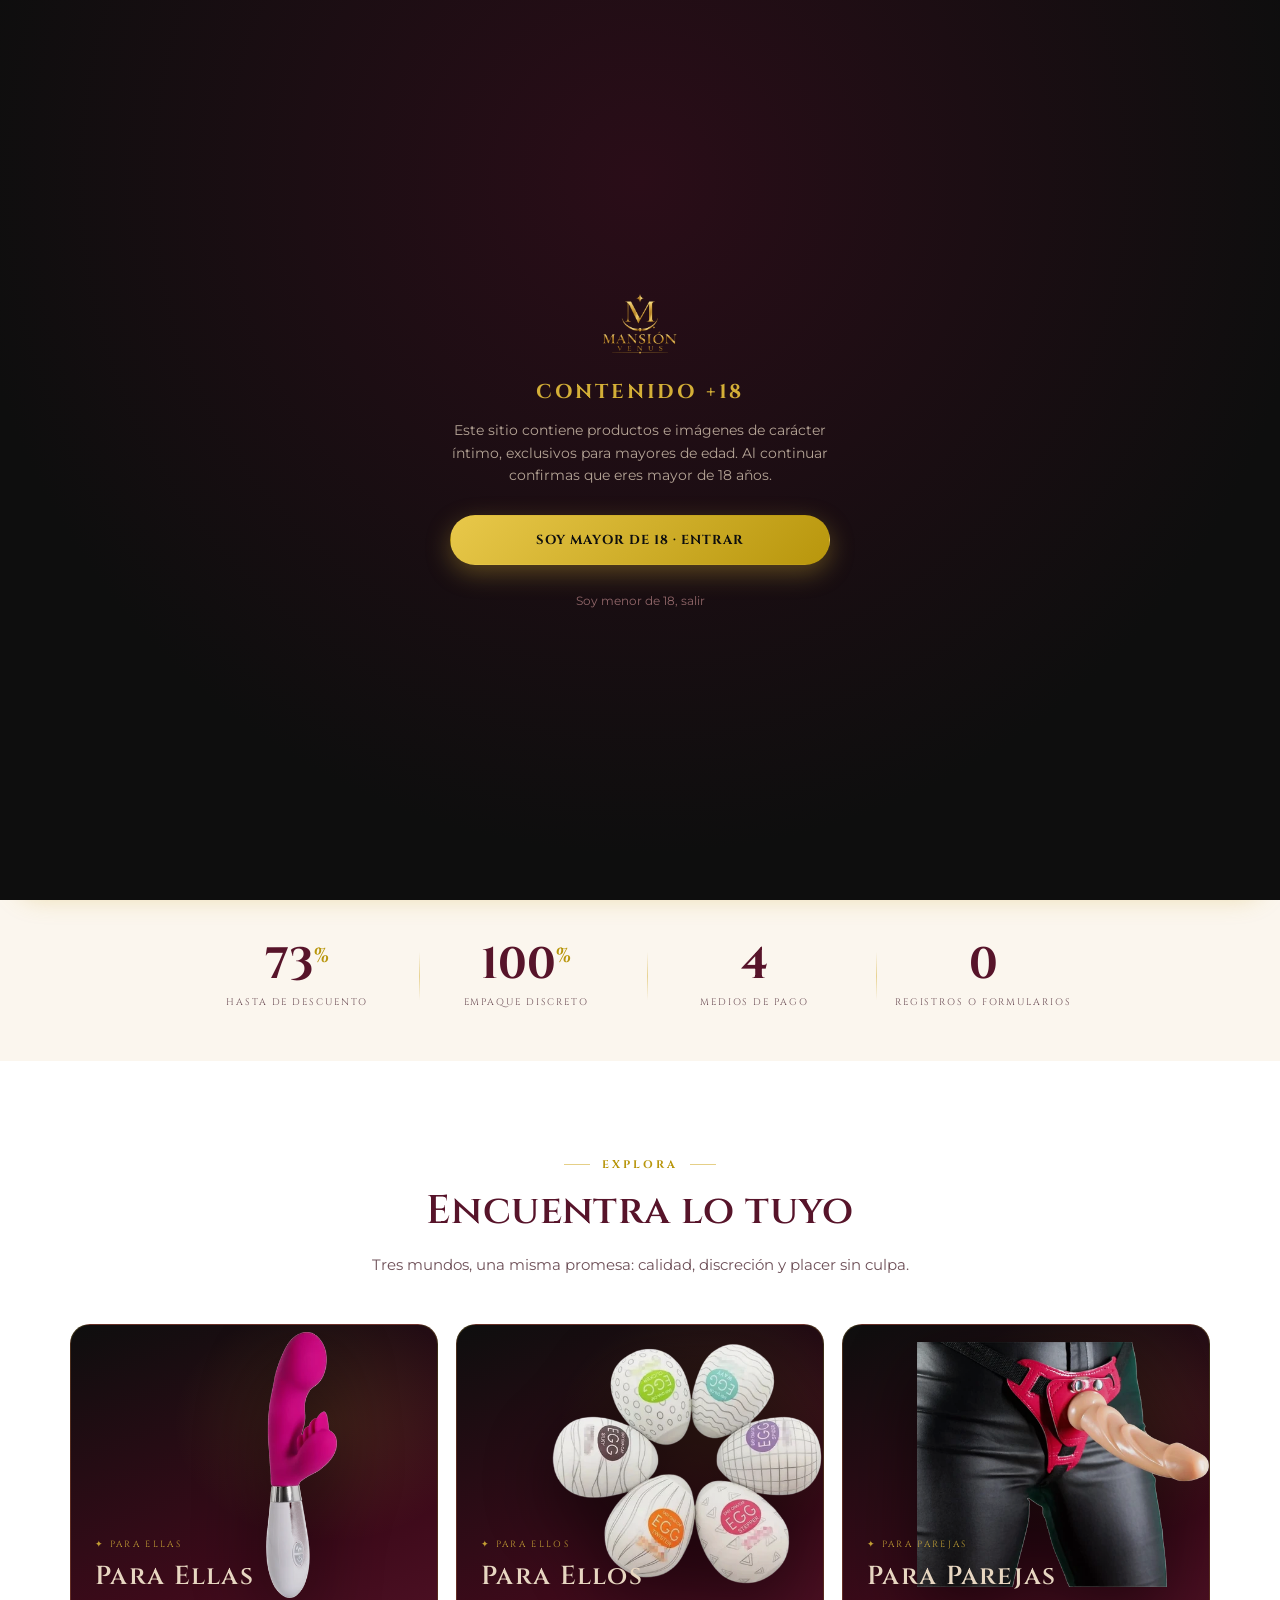
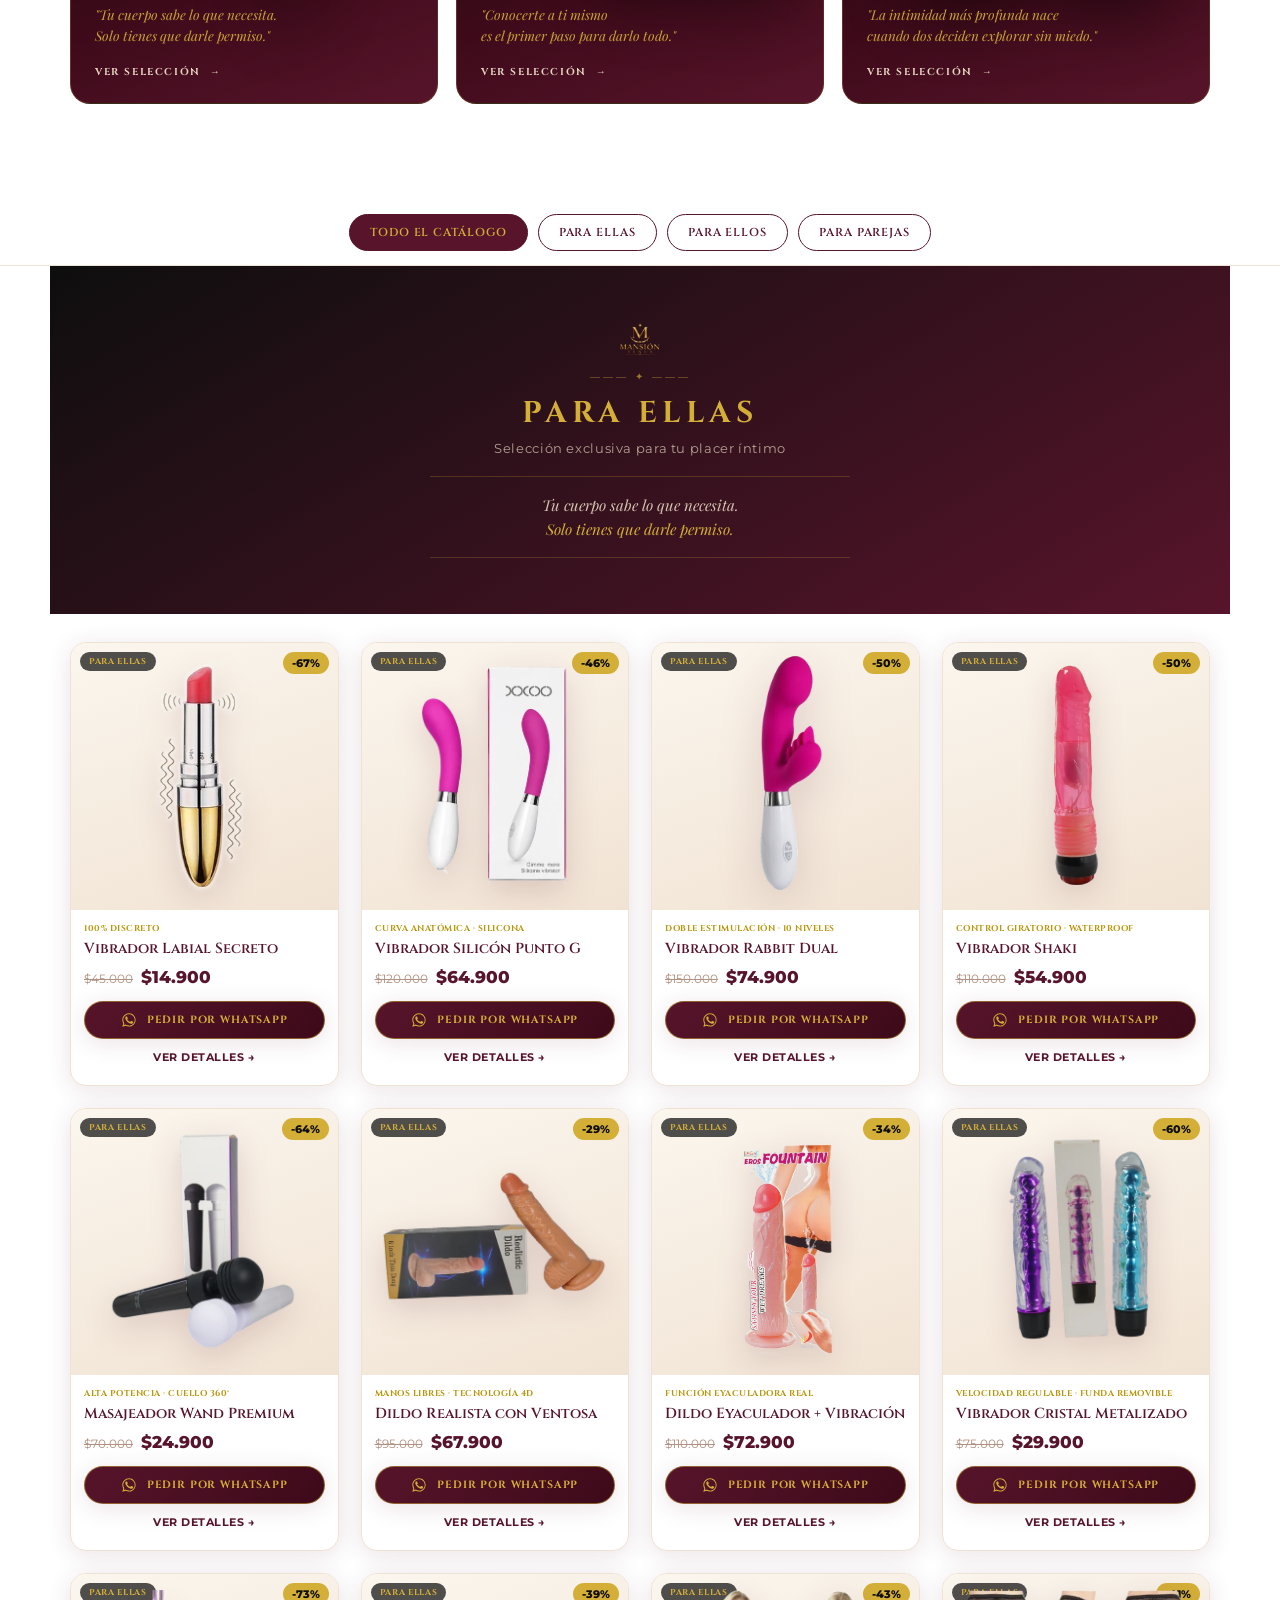
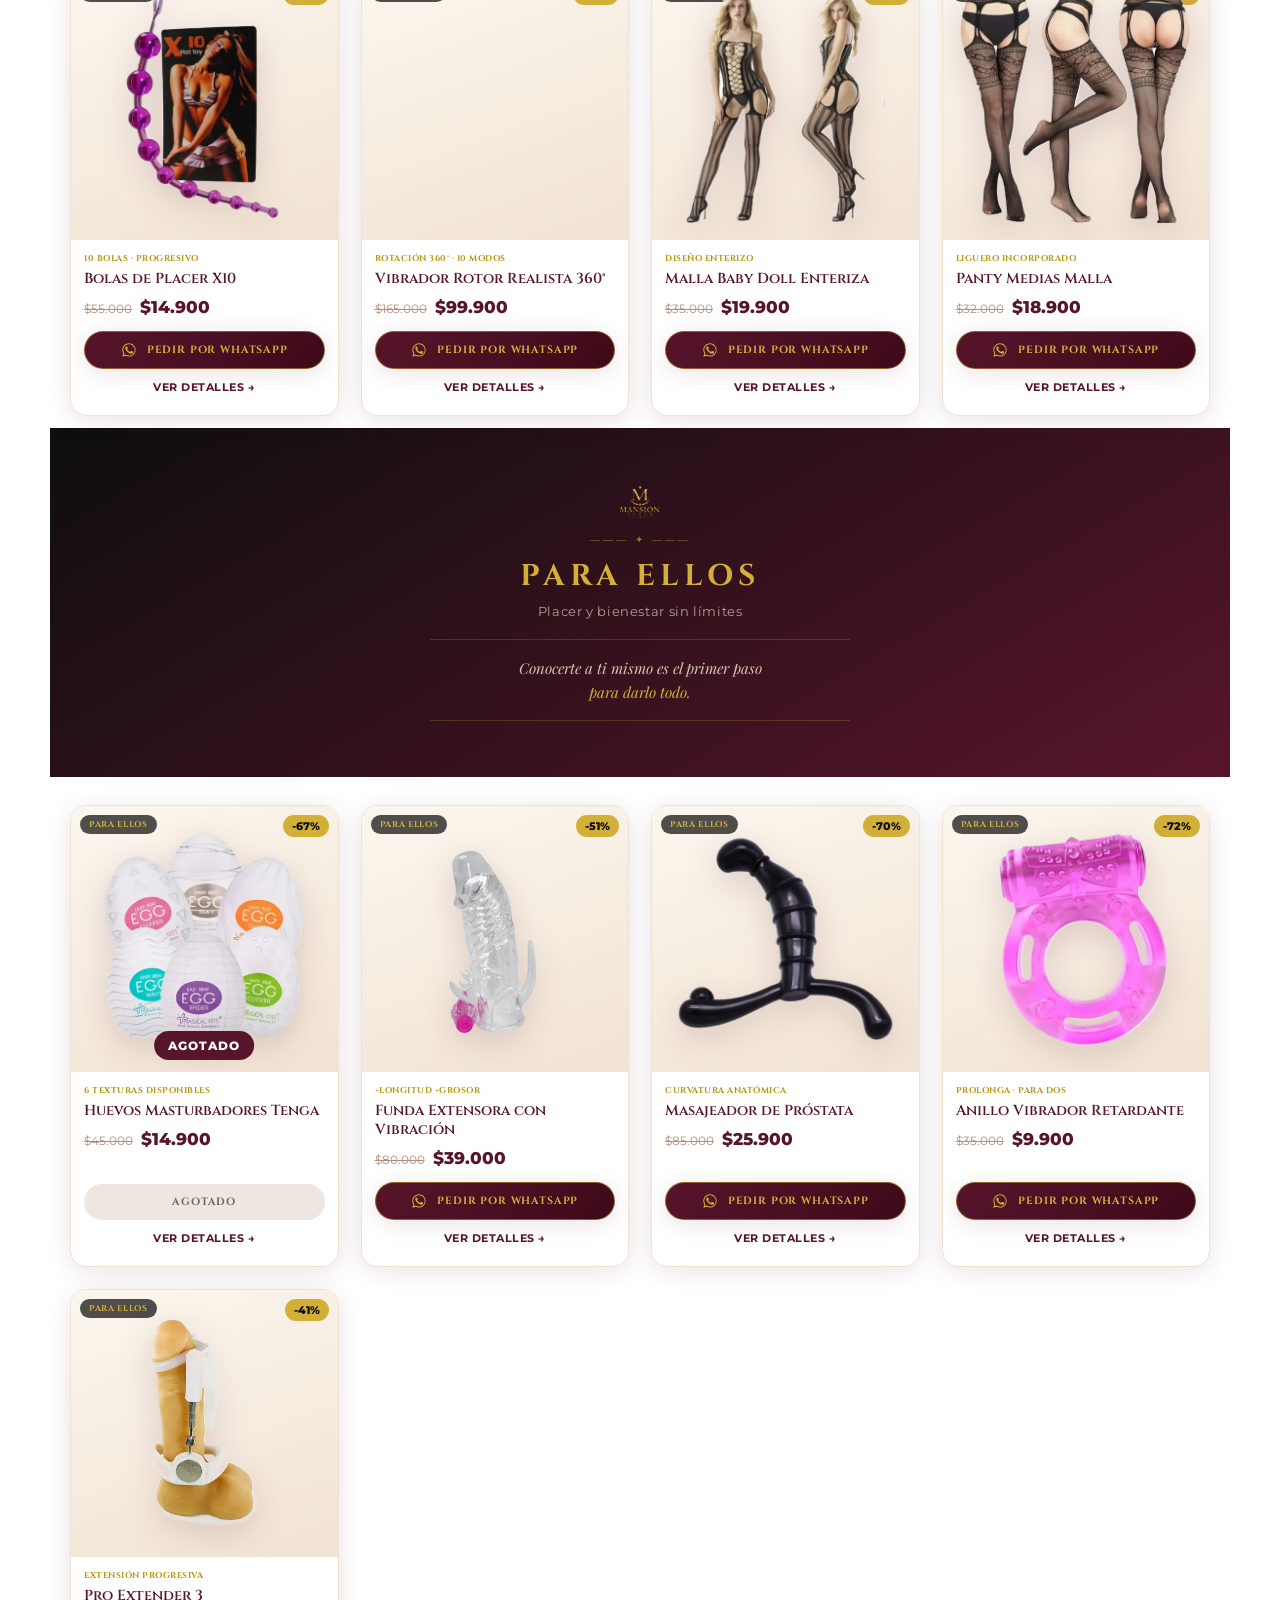
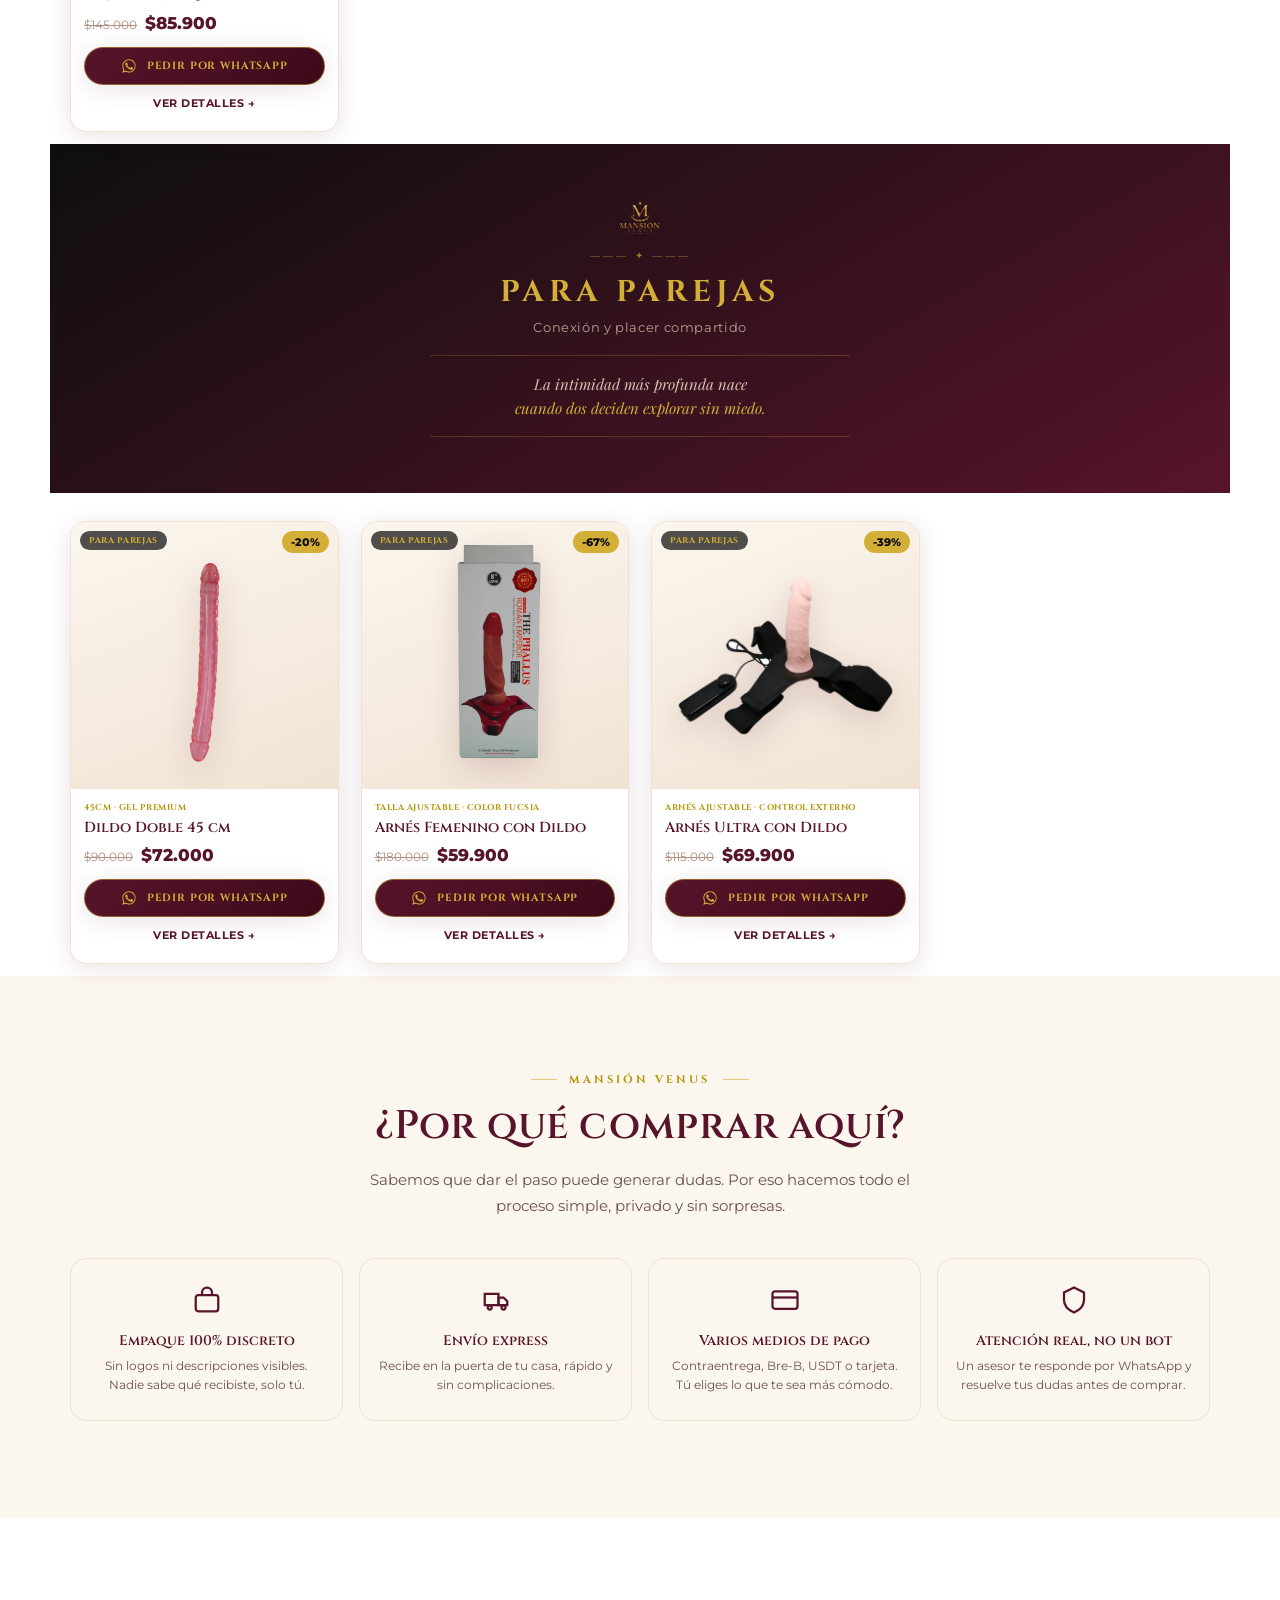
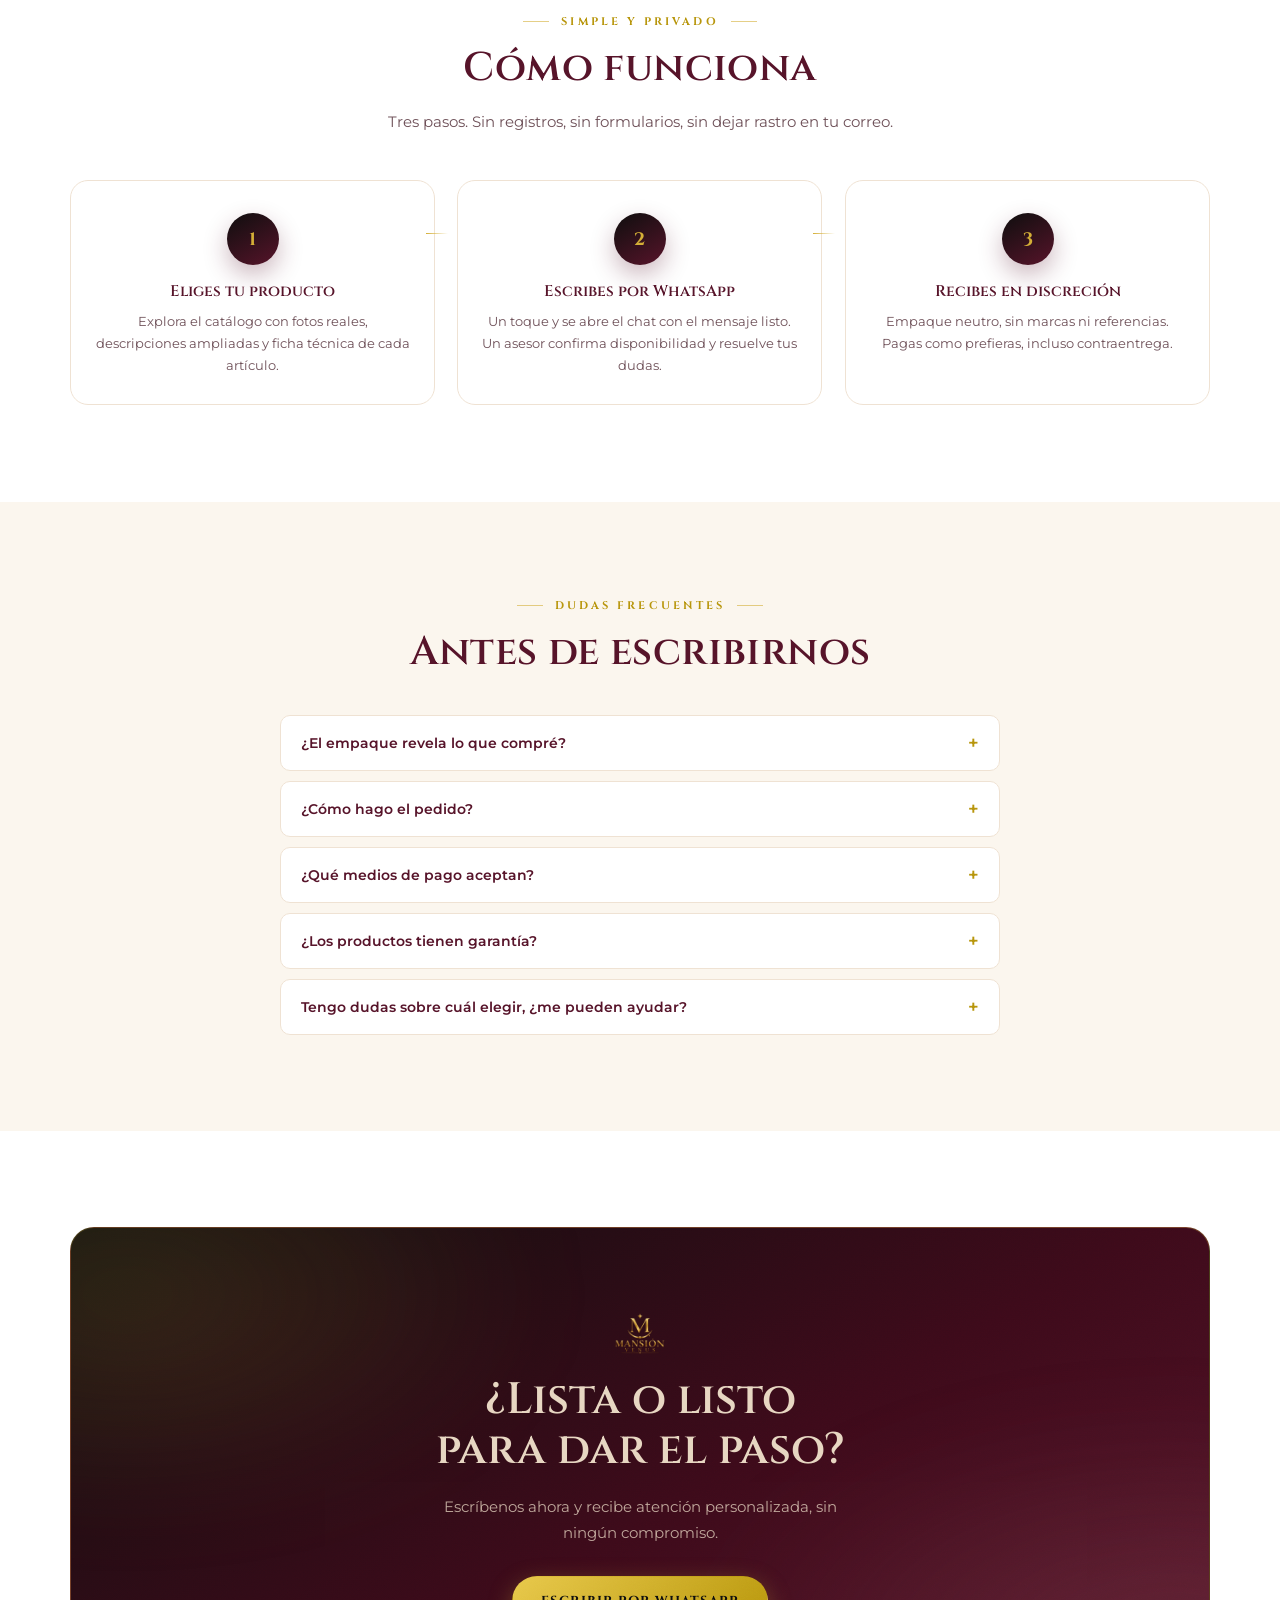
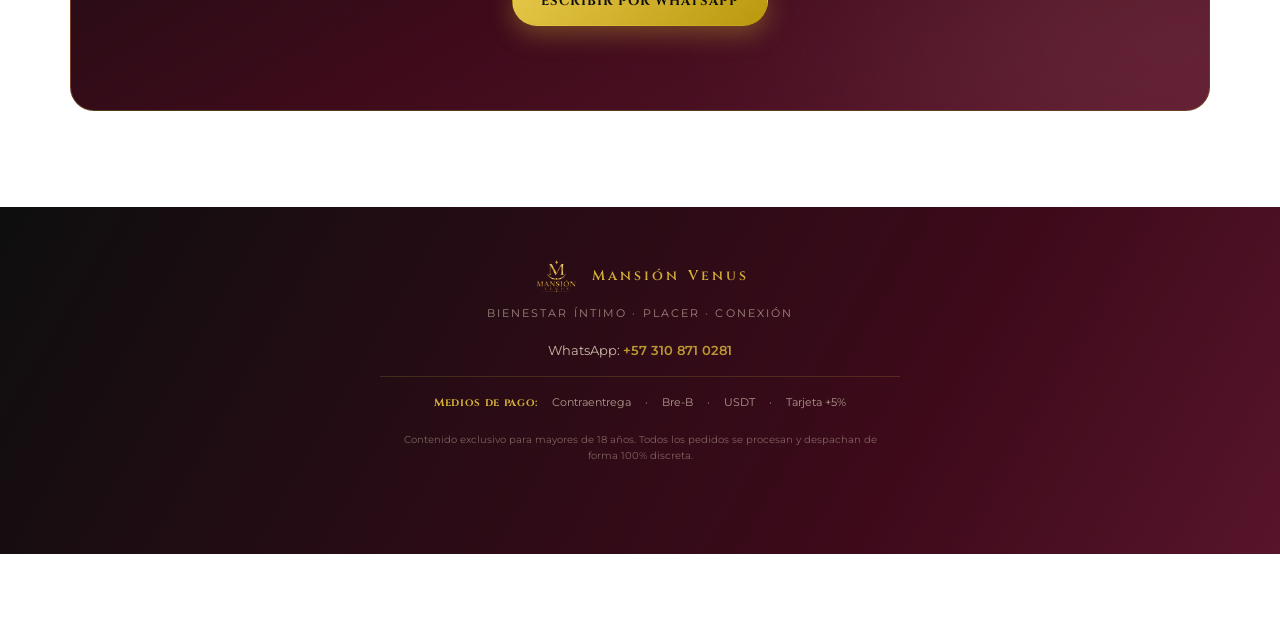
==== commit 083bed10: "Reemplazo completo del sitio" ====
--- a/index.html
+++ b/index.html
@@ -7,8 +7,13 @@
 <meta name="description" content="Catálogo Mansión Venus: juguetes íntimos y lencería para Ellas, Ellos y Parejas. Fotos reales, detalles ampliados, empaque 100% discreto y asesoría por WhatsApp.">
 <meta name="theme-color" content="#0E0E0E">
 <link rel="icon" href="assets/img/logo.png">
-<link rel="stylesheet" href="assets/css/style.css?v=20260828c">
-<link rel="stylesheet" href="assets/css/home.css?v=20260828c">
+<link rel="preconnect" href="https://fonts.googleapis.com">
+<link rel="preconnect" href="https://fonts.gstatic.com" crossorigin>
+<style id="critical-styles">*,*::before,*::after{box-sizing:border-box}body{margin:0;background:#fff;color:#241016;font-family:Montserrat,-apple-system,sans-serif;overflow-x:hidden}img{display:block;max-width:100%}h1,h2,h3,h4{font-family:Cinzel,Georgia,serif}.btn svg{width:16px;height:16px;flex-shrink:0}[hidden]{display:none!important}</style>
+<link rel="stylesheet" href="assets/css/style.min.css?v=final-v4">
+<link rel="stylesheet" href="assets/css/home.min.css?v=final-v4">
+<link rel="stylesheet" href="https://fonts.googleapis.com/css2?family=Cinzel:wght@400;500;600;700&family=Playfair+Display:ital,wght@0,600;0,700;1,600;1,700&family=Montserrat:wght@400;500;600;700;800&display=swap" media="print" onload="this.media='all'">
+<noscript><link rel="stylesheet" href="https://fonts.googleapis.com/css2?family=Cinzel:wght@400;500;600;700&family=Playfair+Display:ital,wght@0,600;0,700;1,600;1,700&family=Montserrat:wght@400;500;600;700;800&display=swap"></noscript>
 </head>
 <body class="home">
 
@@ -90,13 +95,13 @@
 
     <div class="hero-stage" id="hero-stage">
       <div class="float-card fc-1" data-depth="16">
-        <img src="assets/img/web/1.webp" alt="Letrero dorado Mansión Venus" fetchpriority="high" width="1100" height="1064">
+        <img src="assets/img/web/1-480.webp" srcset="assets/img/web/1-480.webp 1x, assets/img/web/1-800.webp 2x" decoding="async" alt="Letrero dorado Mansión Venus" fetchpriority="high" width="1100" height="1064">
       </div>
       <div class="float-card fc-2" data-depth="26">
-        <img src="assets/img/web/2.webp" alt="Bolsa de regalo negra con logo dorado Mansión Venus" width="1100" height="1100">
+        <img src="assets/img/web/2-480.webp" srcset="assets/img/web/2-480.webp 1x, assets/img/web/2-800.webp 2x" decoding="async" alt="Bolsa de regalo negra con logo dorado Mansión Venus" width="1100" height="1100" loading="lazy">
       </div>
       <div class="float-card fc-3" data-depth="34">
-        <img src="assets/img/web/3.webp" alt="Catálogo Mansión Venus en pantalla" width="1100" height="1100">
+        <img src="assets/img/web/3-480.webp" srcset="assets/img/web/3-480.webp 1x, assets/img/web/3-800.webp 2x" decoding="async" alt="Catálogo Mansión Venus en pantalla" width="1100" height="1100" loading="lazy">
       </div>
       <span class="fc-tag" id="hero-tag">Hasta -73%</span>
     </div>
@@ -135,7 +140,7 @@
     <div class="cat-cards">
       <a class="cat-card reveal" href="#catalogo" data-cat="ellas">
         <div class="cc-glow"></div>
-        <img class="cc-img" src="assets/img/productos/rabbit-dual/1.webp" alt="">
+        <img class="cc-img" src="assets/img/categorias/ellas-480.webp" srcset="assets/img/categorias/ellas-480.webp 1x, assets/img/categorias/ellas-800.webp 2x" loading="lazy" decoding="async" alt="Vibrador Rabbit Dual">
         <div class="cc-body">
           <span class="cc-kicker">✦ Para Ellas</span>
           <h3>Para Ellas</h3>
@@ -146,7 +151,7 @@
 
       <a class="cat-card reveal" data-d="1" href="#catalogo" data-cat="ellos">
         <div class="cc-glow"></div>
-        <img class="cc-img" src="assets/img/productos/huevos-tenga/2.webp" alt="">
+        <img class="cc-img" src="assets/img/categorias/ellos-480.webp" srcset="assets/img/categorias/ellos-480.webp 1x, assets/img/categorias/ellos-800.webp 2x" loading="lazy" decoding="async" alt="Seis huevos masturbadores con diferentes texturas">
         <div class="cc-body">
           <span class="cc-kicker">✦ Para Ellos</span>
           <h3>Para Ellos</h3>
@@ -157,7 +162,7 @@
 
       <a class="cat-card reveal" data-d="2" href="#catalogo" data-cat="parejas">
         <div class="cc-glow"></div>
-        <img class="cc-img" src="assets/img/productos/arnes-femenino/4.webp" alt="">
+        <img class="cc-img" src="assets/img/categorias/parejas-480.webp" srcset="assets/img/categorias/parejas-480.webp 1x, assets/img/categorias/parejas-800.webp 2x" loading="lazy" decoding="async" alt="Arnés fucsia para parejas">
         <div class="cc-body">
           <span class="cc-kicker">✦ Para Parejas</span>
           <h3>Para Parejas</h3>
@@ -306,8 +311,8 @@
 </div>
 
 <script>const IMG_BASE = ""; const PROD_BASE = "productos/";</script>
-<script src="assets/js/products-data.js?v=20260828c"></script>
-<script src="assets/js/main.js?v=20260828c"></script>
-<script src="assets/js/home.js?v=20260828c"></script>
+<script src="assets/js/products-data.js?v=final-v4"></script>
+<script src="assets/js/main.js?v=final-v4"></script>
+<script src="assets/js/home.js?v=final-v4"></script>
 </body>
 </html>
--- a/assets/css/style.min.css
+++ b/assets/css/style.min.css
@@ -0,0 +1 @@
+:root{--wine: #57142A;--wine-dark: #3D0A1A;--wine-light: #7A2140;--black: #0E0E0E;--cream: #E7D6C1;--cream-soft: #FBF6EE;--mauve: #C48C8E;--gold: #D4AF37;--gold-light: #E8C84A;--gold-dark: #B8960C;--ink: #241016;--text-soft: #6E5058;--font-display: 'Cinzel', Georgia, serif;--font-quote: 'Playfair Display', Georgia, serif;--font-body: 'Montserrat', -apple-system, sans-serif;--radius: 16px;--radius-sm: 10px;--shadow-card: 0 4px 24px rgba(87,20,42,.12);--shadow-lift: 0 12px 40px rgba(87,20,42,.22);--container: 1180px;}*,*::before,*::after{ box-sizing: border-box; }html{ scroll-behavior: smooth; }body{margin:0;font-family: var(--font-body);color: var(--ink);background: #fff;-webkit-font-smoothing: antialiased;overflow-x: hidden;}img{ max-width:100%; display:block; }a{ color:inherit; text-decoration:none; }ul{ list-style:none; margin:0; padding:0; }h1,h2,h3,h4{ margin:0; font-family: var(--font-display); }p{ margin:0; }button{ font-family:inherit; cursor:pointer; }.container{ max-width: var(--container); margin:0 auto; padding: 0 20px; }.section{ padding: 64px 0; }@media(min-width:900px){ .section{ padding: 96px 0; } }.eyebrow{font-family: var(--font-display);font-size: 11px; font-weight:700; letter-spacing:.28em; text-transform:uppercase;color: var(--gold-dark);display:flex; align-items:center; justify-content:center; gap:12px;}.eyebrow::before,.eyebrow::after{ content:""; width:26px; height:1px; background: var(--gold); opacity:.6; }.section-title{text-align:center; font-size: clamp(26px,4vw,40px); color: var(--wine);margin-top:12px; letter-spacing:.01em; font-weight:600;}.section-sub{text-align:center; color: var(--text-soft); max-width:560px; margin:14px auto 0;font-size:15px; line-height:1.7;}.btn{display:inline-flex; align-items:center; justify-content:center; gap:10px;font-family: var(--font-display); font-weight:700; font-size:13px;letter-spacing:.08em; text-transform:uppercase;padding: 15px 28px; border-radius: 999px; border:1px solid transparent;transition: transform .18s ease, box-shadow .18s ease, background .18s ease;white-space:nowrap;}.btn:active{ transform: scale(.97); }.btn-gold{background: linear-gradient(135deg, var(--gold-light), var(--gold-dark));color: var(--black);box-shadow: 0 8px 24px rgba(212,175,55,.35);}.btn-gold:hover{ box-shadow: 0 10px 30px rgba(212,175,55,.5); transform: translateY(-1px); }.btn-wine{background: linear-gradient(135deg, var(--wine) 0%, var(--wine-dark) 100%);color: var(--gold);border-color: rgba(212,175,55,.5);box-shadow: var(--shadow-card);}.btn-wine:hover{ box-shadow: var(--shadow-lift); transform: translateY(-1px); }.btn-outline{background: transparent; color: var(--wine); border-color: var(--wine);}.btn-block{ width:100%; }.btn svg{ width:16px; height:16px; flex-shrink:0; }#age-gate{position:fixed; inset:0; z-index:9999;background: radial-gradient(circle at 50% 20%, #2a0d18 0%, var(--black) 70%);display:flex; align-items:center; justify-content:center; padding:24px;}#age-gate[hidden]{ display:none; }.gate-card{text-align:center; max-width:380px; animation: gateIn .6s ease both;}@keyframes gateIn{ from{opacity:0; transform:translateY(14px);} to{opacity:1; transform:none;} }.gate-logo{ width:96px; margin:0 auto 22px; opacity:.95; }.gate-card h2{color: var(--gold); font-size:20px; letter-spacing:.14em; text-transform:uppercase; margin-bottom:14px;}.gate-card p{color: var(--cream); opacity:.75; font-size:13.5px; line-height:1.7; margin-bottom:28px;}.gate-actions{ display:flex; flex-direction:column; gap:12px; }.gate-exit{ color: var(--mauve); font-size:12px; opacity:.7; margin-top:16px; display:inline-block; }header.site{position:sticky; top:0; z-index:500;background: rgba(14,14,14,.92); backdrop-filter: blur(10px);border-bottom:1px solid rgba(212,175,55,.16);}.site-nav{display:flex; align-items:center; justify-content:space-between;padding: 12px 20px; max-width: var(--container); margin:0 auto;}.brand{ display:flex; align-items:center; gap:10px; }.brand img{ height:34px; width:auto; }.brand span{font-family: var(--font-display); color: var(--gold); font-size:14px;letter-spacing:.22em; font-weight:600;}.nav-links{ display:none; gap:28px; }.nav-links a{font-family: var(--font-display); font-size:11.5px; letter-spacing:.14em;text-transform:uppercase; color: var(--cream); opacity:.8; transition:opacity .15s;}.nav-links a:hover{ opacity:1; color: var(--gold); }@media(min-width:800px){ .nav-links{ display:flex; } }.nav-cta{ display:flex; align-items:center; }.nav-cta .btn{ padding:10px 18px; font-size:11px; }.hero{position:relative; background: linear-gradient(160deg, var(--black) 0%, var(--wine-dark) 65%, var(--wine) 100%);padding: 70px 0 60px; overflow:hidden; text-align:center;}.hero::before{content:""; position:absolute; inset:0; opacity:.5; pointer-events:none;background: radial-gradient(circle at 20% 10%, rgba(212,175,55,.16), transparent 45%),radial-gradient(circle at 85% 80%, rgba(212,175,55,.12), transparent 40%);}.hero-inner{ position:relative; max-width:640px; margin:0 auto; padding:0 20px; }.hero .div-line{ color: var(--gold); font-size:11px; letter-spacing:.3em; opacity:.7; margin-bottom:18px; }.hero h1{color: var(--cream); font-size: clamp(30px,6vw,50px); line-height:1.18; font-weight:600;letter-spacing:.01em;}.hero h1 em{font-style:italic; font-family: var(--font-quote); color: var(--gold);display:block; font-size:.72em; margin-top:6px; font-weight:600;}.hero p.lead{color: var(--cream); opacity:.78; font-size:15.5px; line-height:1.75; margin:22px auto 0; max-width:460px;}.hero-actions{ display:flex; flex-wrap:wrap; gap:14px; justify-content:center; margin-top:34px; }.hero-trust{margin-top:44px; display:flex; flex-wrap:wrap; gap:8px 20px; justify-content:center;}.hero-trust span{font-family: var(--font-display); font-size:10px; letter-spacing:.1em; text-transform:uppercase;color: var(--mauve); opacity:.9;}.trustbar{background: var(--cream-soft); border-top:1px solid rgba(212,175,55,.3); border-bottom:1px solid rgba(212,175,55,.3);padding: 20px 0;}.trustbar .container{display:flex; flex-wrap:wrap; gap:16px 34px; justify-content:center; align-items:center;}.trust-pill{ display:flex; align-items:center; gap:9px; }.trust-pill svg{ width:20px; height:20px; color: var(--wine); flex-shrink:0; }.trust-pill span{font-family: var(--font-display); font-size:11px; font-weight:700; letter-spacing:.06em;text-transform:uppercase; color: var(--wine);}.cat-filters{position:sticky; top:59px; z-index:400; background:#fff;border-bottom:1px solid #EFE2D3; padding:14px 0;}.cat-filters .container{ display:flex; gap:10px; overflow-x:auto; justify-content:center; scrollbar-width:none; }.cat-filters .container::-webkit-scrollbar{ display:none; }.chip{font-family: var(--font-display); font-size:11.5px; letter-spacing:.08em; text-transform:uppercase;padding:10px 20px; border-radius:999px; border:1.5px solid var(--wine); color: var(--wine);background:#fff; white-space:nowrap; transition: all .18s ease; flex-shrink:0; font-weight:600;}.chip.active, .chip:hover{ background: var(--wine); color: var(--gold); }.cat-divider{background: linear-gradient(150deg, var(--black) 0%, var(--wine) 100%);text-align:center; padding: 56px 24px; margin: 0 -20px;}.cat-divider .div-logo{ width:52px; margin:0 auto 14px; opacity:.9; }.cat-divider .div-line{ color: var(--gold); font-size:10px; letter-spacing:.3em; opacity:.65; margin-bottom:10px; }.cat-divider h2{color: var(--gold); font-size: clamp(22px,4vw,30px); letter-spacing:.16em; font-weight:700;}.cat-divider .div-sub{ color: var(--cream); opacity:.72; font-size:12.5px; letter-spacing:.05em; margin-top:8px; }.cat-divider .div-msg{max-width:420px; margin:20px auto 0; padding:16px 0; border-top:1px solid rgba(212,175,55,.22);border-bottom:1px solid rgba(212,175,55,.22);}.cat-divider .msg1{ color: var(--cream); font-family: var(--font-quote); font-style:italic; font-size:15px; opacity:.9; line-height:1.6; }.cat-divider .msg2{ color: var(--gold); font-family: var(--font-quote); font-style:italic; font-size:15px; line-height:1.6; }.product-grid{display:grid; grid-template-columns: repeat(2,1fr); gap:14px; padding: 28px 0 12px;}@media(min-width:640px){ .product-grid{ grid-template-columns: repeat(3,1fr); gap:22px; } }@media(min-width:980px){ .product-grid{ grid-template-columns: repeat(4,1fr); } }.card{background:#fff; border:1px solid #EFE2D3; border-radius: var(--radius);overflow:hidden; box-shadow: var(--shadow-card); transition: transform .22s ease, box-shadow .22s ease;display:flex; flex-direction:column;}.card:hover{ transform: translateY(-4px); box-shadow: var(--shadow-lift); }.card-media{position:relative; aspect-ratio: 1/1; background: linear-gradient(160deg,#FBF6EE,#F1E3D3);overflow:hidden;}.card-media img{ width:100%; height:100%; object-fit:contain; padding:16px; transition: transform .4s ease; filter: drop-shadow(0 10px 16px rgba(87,20,42,.16)); }.card:hover .card-media img{ transform: scale(1.06); }.card[data-product="rabbit-dual"] .card-media img{ transform:scale(1.34); }.card[data-product="rabbit-dual"]:hover .card-media img{ transform:scale(1.40); }.badge-stock{ position:absolute; bottom:12px; left:50%; transform:translateX(-50%); z-index:2; padding:7px 14px; border-radius:999px; background:var(--wine); color:#fff; font-size:12px; font-weight:800; letter-spacing:.08em; }.btn-unavailable{ background:#eee7e1; color:#70635c; }@media(max-width:639px){.card-media img{ padding:20px 16px 12px; }.card[data-product="rabbit-dual"] .card-media img,.card[data-product="rabbit-dual"]:hover .card-media img{ transform:scale(1.22) translateY(4px); }.card .card-cta .btn{ font-size:clamp(7.5px,2.15vw,10.5px); letter-spacing:.02em; padding:10px 5px; gap:4px; min-width:0; }.card .card-cta .btn svg{ width:12px; height:12px; }.pd-ctawrap .btn{ white-space:normal; padding:14px 12px; font-size:11px; gap:6px; }.card-media .badge-cat,.card-media .badge-off{ z-index:1; }}.badge-off{position:absolute; top:9px; right:9px; background: var(--gold); color: var(--black);font-size:11px; font-weight:800; padding:4px 9px; border-radius:999px;}.badge-cat{position:absolute; top:9px; left:9px; background: rgba(14,14,14,.72); color: var(--gold);font-family: var(--font-display); font-size:8.5px; font-weight:700; letter-spacing:.08em;text-transform:uppercase; padding:4px 9px; border-radius:999px;}.card-body{ padding:13px 13px 15px; display:flex; flex-direction:column; gap:6px; flex:1; }.card-feat{font-family: var(--font-display); font-size:8.5px; font-weight:700; letter-spacing:.06em;text-transform:uppercase; color: var(--gold-dark);}.card-body h3{ font-size:14.5px; color: var(--wine); line-height:1.3; font-weight:600; }.card-prices{ display:flex; align-items:baseline; gap:8px; margin-top:2px; }.card-prices .orig{ font-size:11.5px; color:#B09080; text-decoration:line-through; }.card-prices .sale{ font-size:17px; font-weight:800; color: var(--wine); }.card-cta{ margin-top:auto; padding-top:8px; display:flex; flex-direction:column; gap:6px; }.card-cta .btn{ padding:10px 12px; font-size:10.5px; }.link-more{text-align:center; font-size:10.5px; font-weight:700; color: var(--wine); letter-spacing:.05em;text-transform:uppercase; padding:6px 0;}.promo-card{display:flex; flex-direction:column; align-items:center; justify-content:center; text-align:center;gap:12px; padding:24px 16px; background: linear-gradient(160deg,#FBF6EE,#F1E3D3);border:1px dashed var(--gold);}.promo-card img{ width:40px; opacity:.85; }.promo-card h4{ font-size:13.5px; color: var(--wine); }.promo-card p{ font-size:11.5px; color: var(--text-soft); line-height:1.5; }.why-grid{display:grid; grid-template-columns: repeat(2,1fr); gap:16px; margin-top:40px;}@media(min-width:800px){ .why-grid{ grid-template-columns: repeat(4,1fr); } }.why-item{text-align:center; padding:26px 16px; background: var(--cream-soft); border-radius: var(--radius);border:1px solid #EFE2D3;}.why-item svg{ width:30px; height:30px; color: var(--wine); margin-bottom:12px; }.why-item h4{ font-size:14px; color: var(--wine); margin-bottom:6px; font-weight:600; }.why-item p{ font-size:12px; color: var(--text-soft); line-height:1.6; }.faq-list{ max-width:720px; margin:36px auto 0; display:flex; flex-direction:column; gap:10px; }.faq-item{ border:1px solid #EFE2D3; border-radius: var(--radius-sm); overflow:hidden; background:#fff; }.faq-q{width:100%; text-align:left; background:none; border:none; padding:16px 20px;display:flex; justify-content:space-between; align-items:center; gap:12px;font-weight:600; font-size:14px; color: var(--wine);}.faq-q .plus{ font-size:18px; color: var(--gold-dark); transition: transform .2s ease; flex-shrink:0; }.faq-item.open .faq-q .plus{ transform: rotate(45deg); }.faq-a{max-height:0; overflow:hidden; transition: max-height .25s ease, padding .25s ease;padding:0 20px; font-size:13.5px; color: var(--text-soft); line-height:1.7;}.faq-item.open .faq-a{ padding:0 20px 18px; }footer.site{background: linear-gradient(120deg, var(--black), var(--wine-dark) 70%, var(--wine));color: var(--cream); padding: 52px 0 90px; text-align:center;}footer.site .brand{ justify-content:center; margin-bottom:14px; }footer.site .foot-tag{ font-size:10.5px; letter-spacing:.2em; opacity:.6; text-transform:uppercase; margin-bottom:22px; }footer.site .foot-wa{ font-size:13px; opacity:.85; margin-bottom:18px; }footer.site .foot-wa a{ color: var(--gold); font-weight:600; }.payment-row{display:flex; flex-wrap:wrap; justify-content:center; gap:6px 14px; padding-top:18px;border-top:1px solid rgba(212,175,55,.18); max-width:520px; margin:0 auto;}.payment-row span{ font-size:11px; opacity:.7; }.payment-row .lbl{ font-family: var(--font-display); color: var(--gold); font-weight:700; letter-spacing:.06em; opacity:1; }.foot-legal{ font-size:10px; opacity:.42; margin-top:22px; max-width:480px; margin-left:auto; margin-right:auto; line-height:1.6; }.sticky-wa{position:fixed; left:0; right:0; bottom:0; z-index:600;background: rgba(14,14,14,.94); backdrop-filter: blur(8px);border-top:1px solid rgba(212,175,55,.25); padding:10px 16px;padding-bottom: calc(10px + env(safe-area-inset-bottom));}.sticky-wa .btn{ width:100%; padding:14px; font-size:12.5px; }.fab-wa{position:fixed; right:18px; bottom:18px; z-index:600; width:58px; height:58px; border-radius:50%;background:#25D366; display:flex; align-items:center; justify-content:center; box-shadow:0 6px 20px rgba(0,0,0,.3);}.fab-wa svg{ width:28px; height:28px; fill:#fff; }body{ padding-bottom:74px; } .breadcrumb{font-size:11.5px; color: var(--text-soft); padding:16px 0 0; display:flex; gap:6px; flex-wrap:wrap;}.breadcrumb a{ color: var(--wine); font-weight:600; }.breadcrumb .sep{ opacity:.4; }.product-detail{display:grid; grid-template-columns: 1fr; gap:36px; padding-top:22px;}.product-detail > .gallery,.product-detail > .pd-info{ min-width:0; }@media(max-width:639px){ .sticky-wa .btn{ white-space:normal; font-size:11px; gap:6px; } }@media(min-width:900px){ .product-detail{ grid-template-columns: 1fr 1fr; gap:56px; align-items:flex-start; } }.gallery-main{position:relative; aspect-ratio:1/1; border-radius: var(--radius); overflow:hidden;background: linear-gradient(160deg,#FBF6EE,#F1E3D3); box-shadow: var(--shadow-card);}.gallery-main img{ width:100%; height:100%; object-fit:contain; padding:28px; filter: drop-shadow(0 14px 20px rgba(87,20,42,.18)); }.gallery-nav{position:absolute; top:50%; transform:translateY(-50%); z-index:5;width:44px; height:44px; border-radius:50%; border:1px solid rgba(212,175,55,.5);background: rgba(14,14,14,.55); backdrop-filter: blur(3px);display:flex; align-items:center; justify-content:center;color: var(--gold); transition: background .15s ease, transform .15s ease;}.gallery-nav:hover{ background: rgba(14,14,14,.8); transform: translateY(-50%) scale(1.07); }.gallery-nav svg{ width:20px; height:20px; }.gallery-nav.prev{ left:14px; }.gallery-nav.next{ right:14px; }.gallery-count{position:absolute; bottom:12px; right:14px; z-index:5; background: rgba(14,14,14,.6);color: var(--cream); font-size:11px; letter-spacing:.05em; padding:4px 10px; border-radius:999px;}.gallery-main .badge-off{ font-size:13px; padding:6px 12px; top:14px; right:14px; }.gallery-thumbs{ display:flex; gap:10px; margin-top:12px; overflow-x:auto; padding-bottom:4px; }.gallery-thumbs img{width:66px; height:66px; object-fit:cover; border-radius:10px; border:2px solid transparent;opacity:.65; cursor:pointer; transition: all .15s ease; flex-shrink:0;}.gallery-thumbs img.active{ border-color: var(--gold-dark); opacity:1; }.pd-badge{ display:inline-block; font-family: var(--font-display); font-size:10.5px; font-weight:700;letter-spacing:.08em; text-transform:uppercase; color:#fff; background: var(--wine);padding:6px 14px; border-radius:999px; margin-bottom:14px; }.pd-cat{ font-family: var(--font-display); font-size:11px; letter-spacing:.14em; text-transform:uppercase; color: var(--gold-dark); font-weight:700; margin-bottom:8px; }.pd-title{ font-size: clamp(24px,4vw,34px); color: var(--wine); line-height:1.2; font-weight:600; }.pd-tagline{ font-family: var(--font-quote); font-style:italic; color: var(--wine-light); font-size:16px; margin-top:12px; line-height:1.5; }.pd-prices{ display:flex; align-items:baseline; gap:14px; margin-top:22px; }.pd-prices .orig{ font-size:16px; color:#B09080; text-decoration:line-through; }.pd-prices .sale{ font-size:34px; font-weight:800; color: var(--wine); }.pd-off{ background: var(--gold); color: var(--black); font-size:12px; font-weight:800; padding:4px 10px; border-radius:8px; }.pd-ctawrap{ display:flex; flex-direction:column; gap:10px; margin-top:26px; }.pd-note{ font-size:11.5px; color: var(--text-soft); text-align:center; }.pd-benefits{ margin-top:30px; display:flex; flex-direction:column; gap:11px; }.pd-benefits li{ display:flex; gap:10px; font-size:14px; color: var(--ink); line-height:1.55; }.pd-benefits svg{ width:18px; height:18px; color: var(--gold-dark); flex-shrink:0; margin-top:2px; }.pd-story{margin-top:20px; padding:18px 20px; background: var(--cream-soft); border-left:3px solid var(--gold);border-radius: 0 var(--radius-sm) var(--radius-sm) 0; font-size:13.5px; color: var(--text-soft); line-height:1.8;}.specs-table{ width:100%; border-collapse:collapse; margin-top:14px; }.specs-table tr{ border-bottom:1px solid #EFE2D3; }.specs-table td{ padding:11px 4px; font-size:13px; }.specs-table td:first-child{ color: var(--text-soft); width:42%; }.specs-table td:last-child{ color: var(--ink); font-weight:600; text-align:right; }.related-title{ margin-top:0; }
--- a/assets/css/home.min.css
+++ b/assets/css/home.min.css
@@ -0,0 +1 @@
+:root{--ease: cubic-bezier(.16,1,.3,1);--ease-soft: cubic-bezier(.33,1,.68,1);}.grain::after{content:""; position:absolute; inset:0; pointer-events:none; z-index:3;opacity:.16; mix-blend-mode:overlay;background-image:url("data:image/svg+xml,%3Csvg xmlns='http://www.w3.org/2000/svg' width='160' height='160'%3E%3Cfilter id='n'%3E%3CfeTurbulence type='fractalNoise' baseFrequency='.85' numOctaves='3'/%3E%3C/filter%3E%3Crect width='160' height='160' filter='url(%23n)' opacity='.5'/%3E%3C/svg%3E");}.gold-text{background:linear-gradient(105deg,#8A6D1F 0%,var(--gold) 22%,#F6E6A8 42%,var(--gold) 58%,#8A6D1F 100%);background-size:280% 100%;-webkit-background-clip:text; background-clip:text;-webkit-text-fill-color:transparent; color:transparent;animation:shimmer 7s var(--ease-soft) infinite;}@keyframes shimmer{0%,100%{ background-position:120% 0; }50%{ background-position:-20% 0; }}.hero-v2{position:relative; overflow:hidden; isolation:isolate;min-height:clamp(600px, 94svh, 940px);display:flex; align-items:center;background:#0B0509;padding:96px 0 72px;}.hero-v2 .aurora{position:absolute; inset:-25%; z-index:0; filter:blur(70px); opacity:.85;background:radial-gradient(38% 42% at 22% 28%, rgba(87,20,42,.95), transparent 62%),radial-gradient(32% 38% at 78% 22%, rgba(212,175,55,.20), transparent 60%),radial-gradient(44% 46% at 68% 78%, rgba(122,33,64,.85), transparent 62%),radial-gradient(30% 34% at 12% 82%, rgba(196,140,142,.18), transparent 60%);animation:auroraMove 26s ease-in-out infinite alternate;}@keyframes auroraMove{0%{ transform:translate3d(0,0,0) scale(1); }50%{ transform:translate3d(-3%,2%,0) scale(1.09); }100%{ transform:translate3d(3%,-2%,0) scale(1.04); }}.hero-v2 .vignette{position:absolute; inset:0; z-index:1; pointer-events:none;background:radial-gradient(120% 90% at 50% 40%, transparent 38%, rgba(6,3,5,.72) 100%);}.sparks{ position:absolute; inset:0; z-index:2; pointer-events:none; overflow:hidden; }.spark{position:absolute; opacity:0;animation:floatUp linear infinite;filter:drop-shadow(0 0 9px rgba(212,175,55,.45));will-change:transform, opacity;}.spark svg{ width:100%; height:100%; display:block; }@keyframes floatUp{0%{   transform:translate3d(0,26px,0) scale(.72) rotate(-6deg); opacity:0; }14%{  opacity:var(--peak,.26); }78%{  opacity:calc(var(--peak,.26) * .62); }100%{ transform:translate3d(var(--dx,14px),-118px,0) scale(1) rotate(5deg); opacity:0; }}.hero-grid{position:relative; z-index:4; width:100%;max-width:var(--container); margin:0 auto; padding:0 20px;display:grid; grid-template-columns:1fr; gap:44px; align-items:center;}@media(min-width:980px){.hero-grid{ grid-template-columns:1.06fr .94fr; gap:36px; }}.hero-copy{ text-align:center; }@media(min-width:980px){ .hero-copy{ text-align:left; } }.hero-eyebrow{display:inline-flex; align-items:center; gap:11px;font-family:var(--font-display); font-size:10.5px; font-weight:600;letter-spacing:.34em; text-transform:uppercase; color:var(--gold);border:1px solid rgba(212,175,55,.32); border-radius:999px;padding:9px 18px; background:rgba(212,175,55,.06);backdrop-filter:blur(4px);}.hero-eyebrow .dot{width:5px; height:5px; border-radius:50%; background:var(--gold);box-shadow:0 0 0 0 rgba(212,175,55,.65); animation:pulseDot 2.6s ease-out infinite;}@keyframes pulseDot{0%{ box-shadow:0 0 0 0 rgba(212,175,55,.6); }70%{ box-shadow:0 0 0 9px rgba(212,175,55,0); }100%{ box-shadow:0 0 0 0 rgba(212,175,55,0); }}.hero-title{margin-top:24px;font-family:var(--font-display); font-weight:600;font-size:clamp(40px,8.4vw,84px); line-height:.98; letter-spacing:-.012em;color:var(--cream);}.hero-title .line{ display:block; overflow:hidden; }.hero-title .line > span{display:block;transform:translateY(110%); opacity:0;animation:lineUp 1.05s var(--ease) forwards;}.hero-title .line:nth-child(1) > span{ animation-delay:.12s; }.hero-title .line:nth-child(2) > span{ animation-delay:.26s; }@keyframes lineUp{ to{ transform:translateY(0); opacity:1; } }.hero-title em{font-family:var(--font-quote); font-style:italic; font-weight:700;}.hero-rule{width:0; height:1px; margin:28px auto 0;background:linear-gradient(90deg,transparent,var(--gold),transparent);animation:ruleGrow 1.4s var(--ease) .5s forwards;}@media(min-width:980px){ .hero-rule{ margin-left:0; background:linear-gradient(90deg,var(--gold),transparent); } }@keyframes ruleGrow{ to{ width:min(340px,72%); } }.hero-lead{margin-top:24px; color:var(--cream); opacity:0;font-size:clamp(14.5px,1.6vw,16.5px); line-height:1.8; max-width:470px;animation:fadeUp 1s var(--ease) .62s forwards;}@media(min-width:980px){ .hero-lead{ margin-left:0; } }@media(max-width:979px){ .hero-lead{ margin-left:auto; margin-right:auto; } }@keyframes fadeUp{ from{ transform:translateY(16px); opacity:0; } to{ transform:translateY(0); opacity:.8; } }.hero-cta{display:flex; flex-wrap:wrap; gap:13px; margin-top:34px;justify-content:center; opacity:0;animation:fadeUp 1s var(--ease) .74s forwards;}@media(min-width:980px){ .hero-cta{ justify-content:flex-start; } }.btn-sheen{ position:relative; overflow:hidden; }.btn-sheen::after{content:""; position:absolute; top:0; left:-120%; width:55%; height:100%;background:linear-gradient(100deg,transparent,rgba(255,255,255,.42),transparent);transform:skewX(-18deg); transition:none;}.btn-sheen:hover::after{ animation:sheen .85s var(--ease-soft); }@keyframes sheen{ to{ left:150%; } }.btn-glass{background:rgba(231,214,193,.07); color:var(--cream);border:1px solid rgba(231,214,193,.28); backdrop-filter:blur(8px);}.btn-glass:hover{ background:rgba(231,214,193,.14); border-color:rgba(212,175,55,.55); color:#fff; }.hero-mini{display:flex; flex-wrap:wrap; gap:9px 22px; margin-top:38px;justify-content:center; opacity:0;animation:fadeUp 1s var(--ease) .88s forwards;}@media(min-width:980px){ .hero-mini{ justify-content:flex-start; } }.hero-mini span{display:inline-flex; align-items:center; gap:7px;font-family:var(--font-display); font-size:9.5px; letter-spacing:.16em;text-transform:uppercase; color:var(--mauve);}.hero-mini svg{ width:13px; height:13px; color:var(--gold); }.hero-stage{position:relative; height:clamp(320px,56vw,520px);perspective:1100px; opacity:0;animation:fadeUp 1.1s var(--ease) .4s forwards;}.float-card{position:absolute; border-radius:18px; overflow:hidden;border:1px solid rgba(212,175,55,.30);background:#120a10;box-shadow:0 30px 70px rgba(0,0,0,.62),0 6px 18px rgba(0,0,0,.4),inset 0 0 0 1px rgba(255,255,255,.05);transition:transform .65s var(--ease-soft), border-color .35s ease, box-shadow .35s ease;will-change:transform;}.float-card img{width:100%; height:100%; object-fit:cover; display:block;transform-origin:center;filter:brightness(1.10) saturate(1.06) contrast(1.03);}.float-card::after{content:""; position:absolute; inset:0; pointer-events:none;background:radial-gradient(130% 110% at 50% 42%, transparent 62%, rgba(10,4,8,.42) 100%),linear-gradient(190deg, rgba(212,175,55,.08), transparent 40%);}.float-card:hover{border-color:rgba(212,175,55,.72);box-shadow:0 34px 80px rgba(0,0,0,.68), 0 0 0 1px rgba(212,175,55,.28);}.fc-1{ width:56%; height:66%; left:0;    top:12%;   z-index:2; }.fc-2{ width:44%; height:46%; right:1%;  top:0;     z-index:3; }.fc-3{ width:48%; height:47%; right:5%;  bottom:1%; z-index:3; }.fc-1 img{ animation:bobFill 7.5s ease-in-out infinite; }.fc-2 img{ animation:bobFill 8.6s ease-in-out .7s infinite reverse; }.fc-3 img{ animation:bobFill 9.4s ease-in-out 1.3s infinite; }@keyframes bobFill{0%,100%{ transform:translateY(0) scale(1.10); }50%{ transform:translateY(-11px) scale(1.10); }}@keyframes bob{0%,100%{ transform:translateY(0) rotate(0deg); }50%{ transform:translateY(-15px) rotate(-.8deg); }}.fc-tag{position:absolute; z-index:5; bottom:17%; left:-2%;background:linear-gradient(135deg,var(--gold-light),var(--gold-dark));color:#150A0F; font-family:var(--font-display); font-weight:700;font-size:11px; letter-spacing:.06em; padding:8px 15px; border-radius:999px;box-shadow:0 10px 26px rgba(212,175,55,.42);animation:bob 6.4s ease-in-out .4s infinite;}@media(max-width:640px){.hero-v2{ padding:84px 0 40px; min-height:auto; }.hero-eyebrow{ font-size:9.5px; letter-spacing:.24em; padding:8px 14px; }.hero-title{ margin-top:18px; }.hero-rule{ margin-top:20px; }.hero-lead{ margin-top:18px; font-size:14px; line-height:1.7; }.hero-cta{ margin-top:26px; gap:10px; }.hero-cta .btn{ width:100%; }.hero-mini{ margin-top:24px; gap:8px 16px; }.hero-stage{ height:230px; margin-top:6px; }.cat-card{ min-height:300px; }.cat-card .cc-img{ width:70%; height:56%; right:-4%; }.scroll-cue{ display:none; }}.scroll-cue{position:absolute; left:50%; bottom:96px; z-index:5; transform:translateX(-50%);display:flex; flex-direction:column; align-items:center; gap:8px;color:var(--mauve); font-family:var(--font-display);font-size:8.5px; letter-spacing:.28em; text-transform:uppercase;opacity:0; animation:fadeUp 1s var(--ease) 1.2s forwards;}.scroll-cue .track{width:1px; height:44px; background:linear-gradient(180deg,var(--gold),transparent);position:relative; overflow:hidden;}.scroll-cue .track::after{content:""; position:absolute; top:-50%; left:0; width:1px; height:50%;background:var(--gold); animation:cueDrop 2s ease-in-out infinite;}@keyframes cueDrop{ 0%{ top:-50%; } 100%{ top:100%; } }@media(max-height:680px){ .scroll-cue{ display:none; } }.ticker{background:var(--black); border-top:1px solid rgba(212,175,55,.18);border-bottom:1px solid rgba(212,175,55,.18); overflow:hidden; padding:14px 0;}.ticker-track{ display:flex; width:max-content; animation:slide 34s linear infinite; }.ticker:hover .ticker-track{ animation-play-state:paused; }@keyframes slide{ to{ transform:translateX(-50%); } }.ticker-item{display:inline-flex; align-items:center; gap:14px; padding:0 26px;font-family:var(--font-display); font-size:11px; font-weight:600;letter-spacing:.2em; text-transform:uppercase; color:var(--cream);white-space:nowrap; opacity:.82;}.ticker-item i{ color:var(--gold); font-style:normal; font-size:9px; }.stats{ background:var(--cream-soft); padding:52px 0; }.stats-grid{display:grid; grid-template-columns:repeat(2,1fr); gap:26px 14px;max-width:900px; margin:0 auto;}@media(min-width:760px){ .stats-grid{ grid-template-columns:repeat(4,1fr); } }.stat{ text-align:center; position:relative; }@media(min-width:760px){.stat + .stat::before{content:""; position:absolute; left:0; top:14%; height:72%; width:1px;background:linear-gradient(180deg,transparent,rgba(212,175,55,.5),transparent);}}.stat-num{font-family:var(--font-display); font-weight:700;font-size:clamp(30px,5vw,44px); line-height:1; color:var(--wine);}.stat-num sup{ font-size:.46em; color:var(--gold-dark); top:-.7em; }.stat-label{margin-top:9px; font-family:var(--font-display); font-size:9.5px;letter-spacing:.2em; text-transform:uppercase; color:var(--text-soft);}.cat-cards{display:grid; grid-template-columns:1fr; gap:18px; margin-top:46px;}@media(min-width:760px){ .cat-cards{ grid-template-columns:repeat(3,1fr); } }.cat-card{position:relative; border-radius:20px; overflow:hidden; isolation:isolate;min-height:380px; display:flex; flex-direction:column; justify-content:flex-end;padding:26px 24px 24px; color:var(--cream);background:linear-gradient(160deg,var(--black),var(--wine-dark) 60%,var(--wine));border:1px solid rgba(212,175,55,.2);transition:transform .45s var(--ease), box-shadow .45s var(--ease), border-color .3s;}.cat-card:hover{transform:translateY(-7px);box-shadow:0 26px 56px rgba(87,20,42,.42);border-color:rgba(212,175,55,.55);}.cat-card .cc-img{position:absolute; z-index:0; right:-10%; top:7px; width:94%; height:266px;object-fit:contain; opacity:.95;filter:drop-shadow(0 22px 38px rgba(0,0,0,.6));transition:transform .55s var(--ease);}.cat-card:hover .cc-img{ transform:translateY(-8px) scale(1.06) rotate(-2deg); }.cat-card .cc-glow{position:absolute; inset:0; z-index:0; opacity:.55;background:radial-gradient(60% 45% at 70% 26%, rgba(212,175,55,.25), transparent 70%);}.cat-card .cc-body{ position:relative; z-index:2; }.cat-card .cc-kicker{font-family:var(--font-display); font-size:9px; letter-spacing:.26em;text-transform:uppercase; color:var(--gold); opacity:.9;}.cat-card h3{font-size:clamp(21px,3vw,26px); margin-top:8px; letter-spacing:.05em;color:var(--cream); font-weight:600;}.cat-card .cc-quote{font-family:var(--font-quote); font-style:italic; font-size:13.5px;line-height:1.6; color:var(--gold); opacity:.92; margin-top:10px;}.cat-card .cc-go{display:inline-flex; align-items:center; gap:9px; margin-top:18px;font-family:var(--font-display); font-size:10px; letter-spacing:.16em;text-transform:uppercase; color:var(--cream); font-weight:700;}.cat-card .cc-go .arrow{ transition:transform .35s var(--ease); }.cat-card:hover .cc-go .arrow{ transform:translateX(6px); }.cat-card[data-cat="parejas"] .cc-img{right:0; top:17px; width:80%; height:245px;}@media(max-width:759px){.cat-card{ min-height:380px; }.cat-card .cc-img{ right:-4%; width:84%; height:250px; }}.steps{display:grid; grid-template-columns:1fr; gap:12px; margin-top:46px;counter-reset:step;}@media(min-width:820px){ .steps{ grid-template-columns:repeat(3,1fr); gap:22px; } }.step{position:relative; padding:32px 24px 28px; border-radius:18px;background:#fff; border:1px solid #EFE2D3; text-align:center;transition:transform .4s var(--ease), box-shadow .4s var(--ease);}.step:hover{ transform:translateY(-5px); box-shadow:var(--shadow-lift); }.step .num{width:52px; height:52px; margin:0 auto 16px; border-radius:50%;display:flex; align-items:center; justify-content:center;font-family:var(--font-display); font-weight:700; font-size:18px;color:var(--gold); background:linear-gradient(150deg,var(--black),var(--wine));box-shadow:0 10px 24px rgba(87,20,42,.3);}.step h4{ font-size:15.5px; color:var(--wine); margin-bottom:8px; font-weight:600; }.step p{ font-size:13px; color:var(--text-soft); line-height:1.7; }@media(min-width:820px){.step:not(:last-child)::after{content:""; position:absolute; right:-14px; top:52px; width:22px; height:1px;background:linear-gradient(90deg,var(--gold),transparent); z-index:2;}}.cta-final{position:relative; overflow:hidden; border-radius:24px; isolation:isolate;padding:clamp(48px,8vw,84px) 26px; text-align:center;background:linear-gradient(150deg,var(--black) 0%,var(--wine-dark) 55%,var(--wine) 100%);border:1px solid rgba(212,175,55,.3);}.cta-final .aurora{position:absolute; inset:-40%; z-index:0; filter:blur(64px); opacity:.6;background:radial-gradient(34% 40% at 25% 30%, rgba(212,175,55,.28), transparent 62%),radial-gradient(38% 42% at 76% 70%, rgba(196,140,142,.28), transparent 62%);animation:auroraMove 22s ease-in-out infinite alternate;}.cta-final > *{ position:relative; z-index:2; }.cta-final img.mark{ width:64px; margin:0 auto 20px; opacity:.95; }.cta-final h2{font-size:clamp(26px,5vw,44px); color:var(--cream); line-height:1.15; font-weight:600;}.cta-final p{color:var(--cream); opacity:.76; font-size:15px; line-height:1.75;max-width:440px; margin:18px auto 0;}.cta-final .btn{ margin-top:30px; }.js-reveal .reveal{opacity:0; transform:translateY(26px);transition:opacity .85s var(--ease), transform .85s var(--ease);will-change:opacity, transform;}.js-reveal .reveal.in{ opacity:1; transform:none; }.js-reveal .reveal[data-d="1"]{ transition-delay:.09s; }.js-reveal .reveal[data-d="2"]{ transition-delay:.18s; }.js-reveal .reveal[data-d="3"]{ transition-delay:.27s; }.js-reveal .reveal[data-d="4"]{ transition-delay:.36s; }body.home header.site{ position:fixed; top:0; left:0; right:0; }header.site{ transition:background .35s ease, box-shadow .35s ease, border-color .35s ease; }header.site.at-top{background:linear-gradient(180deg, rgba(11,5,9,.86), rgba(11,5,9,.12) 70%, transparent);border-bottom-color:transparent; backdrop-filter:none;}header.site.scrolled{ box-shadow:0 10px 34px rgba(0,0,0,.35); }.nav-links a{ position:relative; padding-bottom:3px; }.nav-links a::after{content:""; position:absolute; left:0; bottom:0; width:0; height:1px;background:var(--gold); transition:width .35s var(--ease);}.nav-links a:hover::after{ width:100%; }.card{ transition:transform .38s var(--ease), box-shadow .38s var(--ease), border-color .3s ease; }.card:hover{ border-color:rgba(212,175,55,.55); }@media(max-width:640px){.scroll-cue{ display:none; }.hero-stage{ height:270px; }.fc-1{ width:58%; height:62%; left:0;   top:17%;  }.fc-2{ width:46%; height:43%; right:0;  top:0;    }.fc-3{ width:50%; height:45%; right:3%; bottom:0; }.fc-tag{ bottom:14%; left:-1%; font-size:10px; padding:7px 12px; }}@media (prefers-reduced-motion: reduce){*,*::before,*::after{animation-duration:.01ms !important; animation-iteration-count:1 !important;transition-duration:.01ms !important; scroll-behavior:auto !important;}.hero-title .line > span{ transform:none; opacity:1; }.hero-lead,.hero-cta,.hero-mini,.hero-stage,.scroll-cue{ opacity:1; }.hero-rule{ width:min(340px,72%); }.reveal{ opacity:1; transform:none; }}
